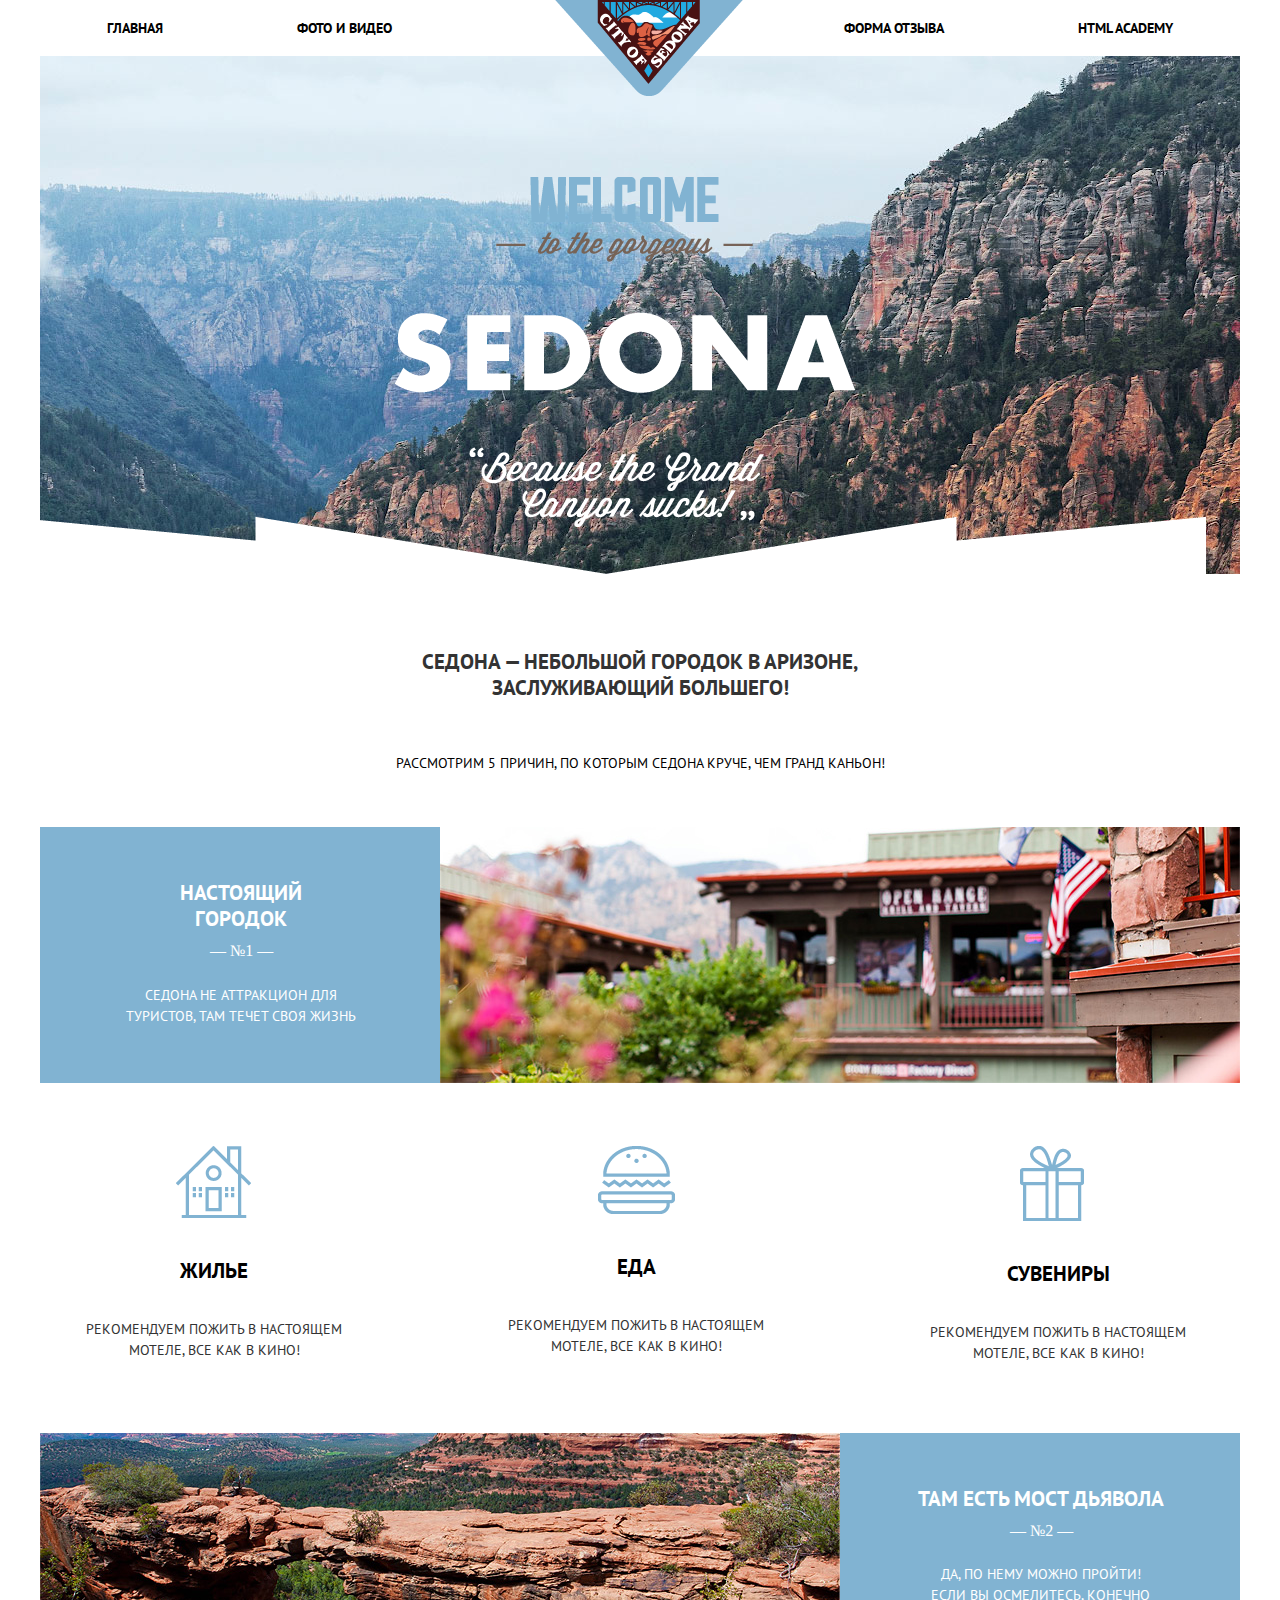
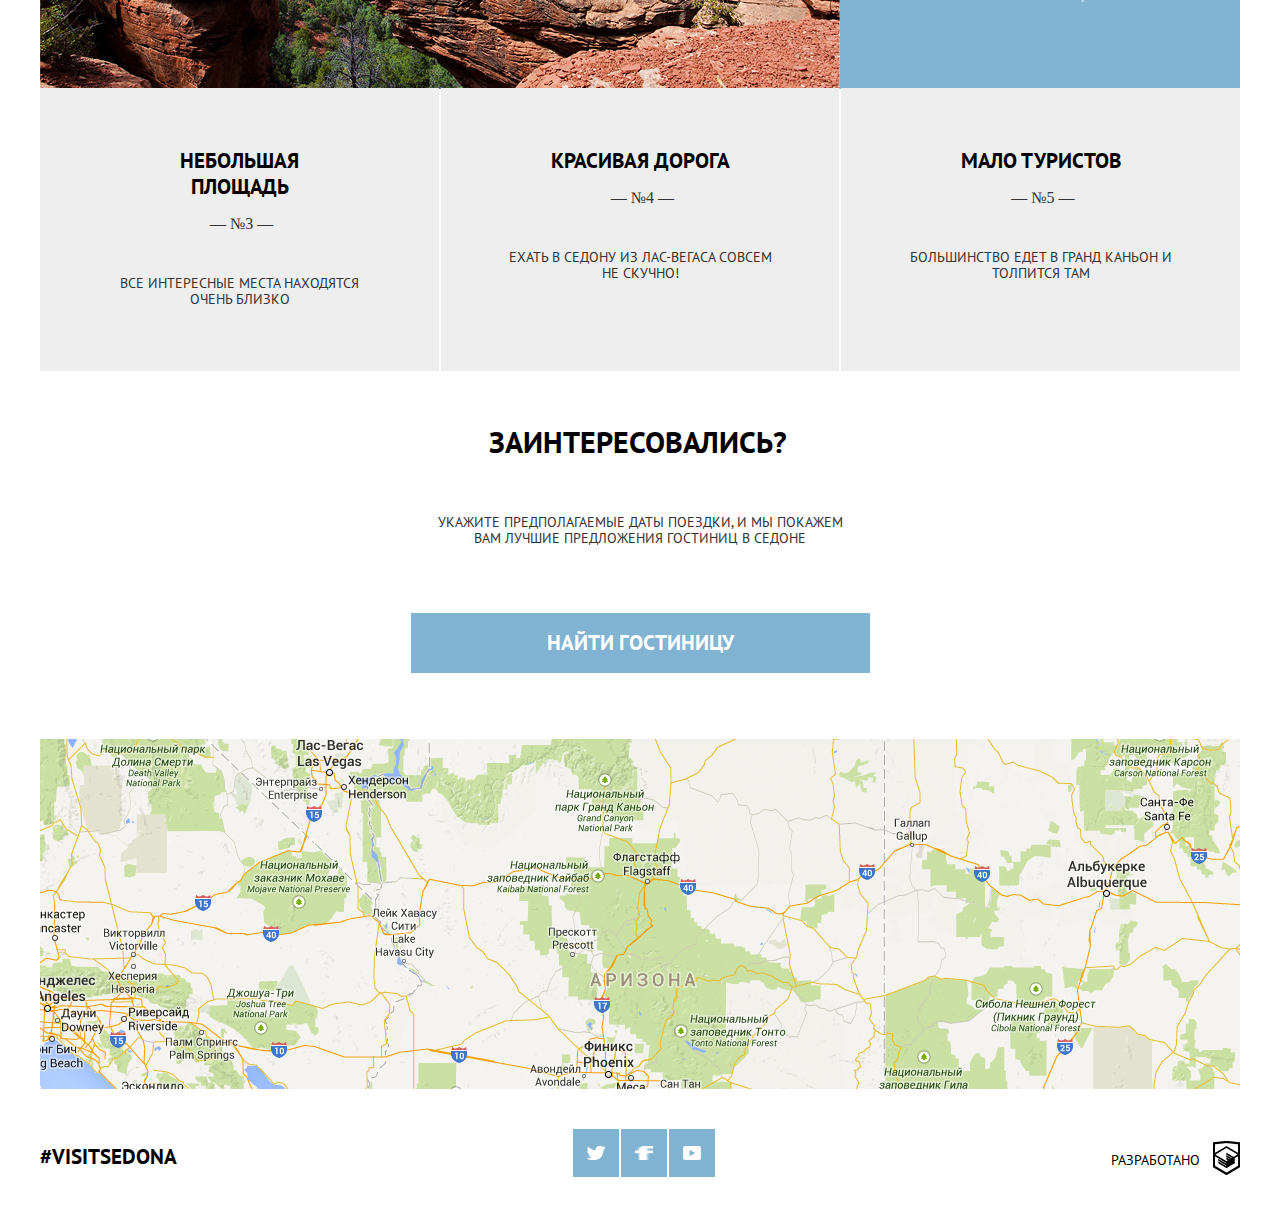
==== index.html @ 4b9d80f0 "Add files via upload" ====
<!DOCTYPE html>
<html lang="en">
<head>
  <meta charset="UTF-8">
  <meta name="viewport" content="width=device-width, initial-scale=1.0">
  <meta http-equiv="X-UA-Compatible" content="ie=edge">
  <link href="https://fonts.googleapis.com/css?family=PT+Sans:400,700&display=swap&subset=cyrillic" rel="stylesheet">
  <link rel="stylesheet" href="css/normalize.css">
  <link rel="stylesheet" href="css/style.css">
  
  
  <title>Document</title>
</head>
<body>
 <header>
   <div class="container">
    <div class="header__content">
        <div class="header-section">
            <div class="header-item"><a href="index.html">ГЛАВНАЯ</a></div>
            <div class="header-item"><a href="photo.html">ФОТО И ВИДЕО</a></div>
            <a href="index.html"> <img class="logo" src="/img/logo.png" alt="logo"></a>
              
          </div>
          <!-- header-section -->
          <div class="header-section">
             <div class="header-item"><a href="form.html">ФОРМА ОТЗЫВА</a></div>
             <div class="header-item"><a href="#">HTML ACADEMY</a></div>
          </div>
          <!-- header-section -->
    </div>
    <!-- header -->
  </div>
    
      <div class="header-content">
          <div class="container">
                <div class="text__img">   
                    <img src="/img/text-index.svg.png" alt="">
        </div>
        <!-- text__img -->
        <div class="intro">
          <img src="/img/intro-triangle.svg.png" alt="">
        </div>
        <!-- intro -->
            
         
</div>
<!-- container -->
      </div> 
      <!-- header-content --> 
 </header>
 <div class="aboud">
   <div class="container">
     <div class="aboud__title  ">
       <h3>СЕДОНА — НЕБОЛЬШОЙ ГОРОДОК В АРИЗОНЕ, ЗАСЛУЖИВАЮЩИЙ БОЛЬШЕГО!</h3>
       <span>Рассмотрим 5 причин, по которым Седона круче, чем гранд каньон!</span>
     </div>
     <!-- title -->
   </div>
   <!-- container -->

 </div>
 <!-- aboud -->
 <div class="info-content">
   <div class="container">
     <div class="info-left">
       <div class="info-left__text">
          <h5>НАСТОЯЩИЙ<br>
            ГОРОДОК
            </h5>
            <span>— №1 —</span>
            <p>СЕДОНА НЕ АТтРАКЦИОН ДЛЯ ТУРИСТОВ, 
                ТАМ ТЕЧЕТ СВОЯ ЖИЗНЬ</p>
       </div>
              <div class="info-left__img">
                  <img src="/img/photo-city1.png" alt="">
                </div>
     </div>
   </div>
   <!-- container -->
 </div>
 <!-- info-content -->
 <section>
   <div class="benefits">
     <div class="container">
       <div class="benefits__contents">
          <div class="benefits__content">
              <img src="/img/icon-house.svg.png" alt="">
              <h5>Жилье</h5>
              <p>Рекомендуем пожить в настоящем мотеле, все как в кино!</p>
            </div>
       
            <div class="benefits__content">
               <img src="/img/icon-burger.svg.png" alt="">
               <h5>ЕДА</h5>
               <p>Рекомендуем пожить в настоящем мотеле, все как в кино!</p>
             </div>
       
             <div class="benefits__content">
                 <img src="/img/icon-gift.svg.png" alt="">
                 <h5>СУВЕНИРЫ</h5>
                 <p>Рекомендуем пожить в настоящем мотеле, все как в кино!</p>
               </div>
  

       </div>
       <!-- benefit-contens -->

       
     </div>
     <!-- container -->
    
   </div>
   <!-- benefit -->
 </section>
 <div class="info-content">
   <div class="container">
      <div class="info-left">
          <div class="info-left__img">
              <img src="/img/photo-bridge@1x.png" alt="">
            </div>
          <div class="info-left__text">
             <h5>ТАМ ЕСТЬ 
                Мост дьявола
               </h5>
               <span>— №2 —</span>
               <p>Да, по нему можно пройти!<br> 
                  Если вы осмелитесь, конечно</p>
          </div>
                <!-- text -->
        </div>
        <!-- info -->
   </div>
   <!-- container -->
 </div>
 <!-- info-content -->
 <div class="features">
   <div class="container">
     <div class="features-items">
        <div class="features-item">
            <h5>НЕБОЛЬШАЯ
               ПЛОЩАДЬ
               </h5>
            <span>
               — №3 —
            </span>
            <p>ВСЕ интересные места находятся очень близко</p>
          </div>
          <!-- item -->
     
          <div class="features-item">
             <h5>КРАСИВАЯ
                ДОРОГА
                </h5>
             <span>
                — №4 —
             </span>
             <p>ЕХАТЬ В СЕДОНУ ИЗ ЛАС-ВЕГАСА совсем 
                НЕ СКУЧНО!</p>
           </div>
           <!-- item -->
     
           <div class="features-item">
               <h5>МАЛО
                  ТУРИСТОВ
                  </h5>
               <span>
                  — №5 —
               </span>
               <p>Большинство едет в гранд каньон и толпится там</p>
             </div>
             <!-- item -->

     </div>
     <!-- items -->
   </div>
 </div>
 <!-- features -->
 <div class="botton">
   <div class="container">
     <div class="button-title">
       <h2>ЗАИНТЕРЕСОВАЛИСЬ?</h2>
       <p>Укажите предполагаемые даты поездки, 
          и мы покажем вам лучшие предложения гостиниц в седоне</p>
     </div>
     <div class="btn">
       <a href="#">НАЙТИ гостиницу</a>
     </div>
   </div>
 </div>
 <div class="map">
   <div class="container">
     <div class="map-img">
        <img src="/img/map-desktop.jpg.png" alt="">

     </div>
     <!-- map-img -->
   </div>
   <!-- container -->
 </div>
 <!-- map -->
 <footer>
   <div class="container">
      <div class="footer-content">
          <div class="footer-title">
              #visitSEDONA
           </div>
           <!-- /.footer-title -->
           <div class="footer-social">
             <div class="footer-icon">
                <img src="/img/icon-twitter.svg.png" alt="">
             </div>
             <!-- /.footer-icon -->
             <div class="footer-icon">
                <img class="fb" src="/img/icon-facebook.svg.png" alt="">

             </div>
              <div class="footer-icon">
                  <img src="/img/icon-youtube.svg.png" alt="">

              </div>
            
           </div>
           <!-- /.footer-social -->
           <div class="footer-logo">
             <p>Разработано</p>
             <img src="/img/htmlacademy.svg.png" alt="">
        
           </div>
           <!-- /.footer-logo -->
    
       </div>

   </div>
   <!-- /.container -->
   
   
 </footer>
 
  
</body>
</html>
---- css/style.css ----
.body{
  padding: 0;
  margin: 0;
  background-color: #f2f2f2;
  font-family: 'PT Sans', sans-serif;
}
.container{
  width: 1200px;
  margin: auto;
}
/* Header */
.header__content{
  display: flex;
  justify-content: space-between;
}
.header-section{
  display: flex;
  height: 56px; 
}
.header-item{
  line-height: 56px;
}
.header-item a{
  color: #000000;
  text-decoration: none;
  font-family: "PT Sans";
  font-size: 14px;
  font-weight: 700;
  line-height: 26px;
  text-transform: uppercase;
  padding-left: 67px;
  padding-right: 67px;
  padding-top: 20px;
  padding-bottom: 20px;
}
.logo{
  position: absolute;
  left: 555px;
}
.header-content{
  display: flex;
  background: url(../img/back-desktop.jpg.png) no-repeat center;
  height: 518px;
}
.text__img{
  padding-top: 78px;
  margin-left: auto;
  margin-right: auto;
  width: 490px;
}
.intro img{
  position: absolute;
  top: 517px;
  right: 74px;
}
/* aboud */
.aboud{
  padding-top: 54px;
}
.aboud__title{
  text-align: center; 
}
.aboud__title h3{
  width: 490px;
  color: #333333;
  font-family: "PT Sans";
  font-size: 21px;
  font-weight: 700;
  line-height: 26px;
  text-transform: uppercase;
  padding-bottom: 32px;
  margin-left: auto;
  margin-right: auto;
  width: 444px;
}
.aboud__title span{
  white-space: nowrap;
  font-family: "PT Sans";
  font-size: 14px;
  font-weight: 400;
  text-transform: uppercase;
}
/* intro */
.info-left__text{
  width: 400px;
  height: 256px;
  background-color: #81b3d2;
}
.info-content{
  padding-top: 55px;
  display: flex;
}
.info-left{
  display: flex;
  height: 255px;
}
.info-left h5{
  color: #ffffff;
  margin: 0;
  font-family: "PT Sans";
  font-size: 21px;
  font-weight: 700;
  line-height: 26px;
  text-transform: uppercase;
  text-align: center;
  padding-top: 53px;
  padding-left: 68px;
  padding-right: 67px;
  padding-bottom: 10px;
}
.info-left span{
  color: #ffffff;
  padding-left: 170px;
}
.info-left p{
  color: #ffffff;
  font-family: "PT Sans";
  font-size: 14px;
  font-weight: 400;
  line-height: 21px;
  text-transform: uppercase;
  text-align: center;
  padding-top: 10px;
  padding-left: 68px;
  padding-right: 67px;
  padding-bottom: 63px;

}
.info-left__img img{
  text-align: right;
}
/*  */
.benefits__contents{
  display: flex;
}
.benefits__content{
  width: 288px;
  padding-top: 64px;
  padding-left: 134px;
}
.benefits__content:first-child{
  padding-left: 30px;
}
.benefits__content img{
  padding-left: 106px;
  padding-right: 106px;
}
.benefits__content h5{
  text-align: center;
  color: #000000;
  font-family: "PT Sans";
  font-size: 21px;
  font-weight: 700;
  line-height: 26px;
  text-transform: uppercase;
}
.benefits__content p{
  font-family: "PT Sans";
  font-weight: 400;
  line-height: 21px;
  color: #333333;
  text-transform: uppercase;
  text-align: center;
  font-size: 14px;
}
.features-items{
  display: flex;
}
.features-item{
  width: 400px;
  /* height: 256px; */
  background-color: #eeeeee;
  padding-top: 60px;
  padding-bottom: 50px; 
  /* margin: 1px; */
}
.features-item:nth-child(2){
  margin-left: 2px;
}
.features-item:nth-child(3){
  margin-left: 2px;
}
.features-item h5{
  width: 221px;
  text-align: center;
  padding-left: 89px;
  margin: 0;
  color: #000000;
  font-family: "PT Sans";
  font-size: 21px;
  font-weight: 700;
  line-height: 26px;
  padding-bottom: 15px;
}
.features-item span{
  padding-left: 170px;
  color: #333333;
}
.features-item p{
  width: 283px;
  padding-left: 58px;
  text-align: center;
  color: #333333;
  font-family: "PT Sans";
  font-size: 14px;
  font-weight: 400;
  text-transform: uppercase;
  padding-top: 28px;
}
.button-title{
  margin-top: 58px;
}
.button-title h2{
  color: #000000;
  font-family: "PT Sans";
  font-size: 30px;
  font-weight: 700;
  line-height: 26px;
  margin-left: auto;
  margin-right: auto;
  width: 303px;
  padding-bottom: 34px;
}
.button-title p{
  color: #333333;
  font-family: "PT Sans";
  font-size: 14px;
  font-weight: 400;
  text-transform: uppercase;
  width: 434px;
  text-align: center;
  margin-left: auto;
  margin-right: auto;
}
.btn{
  display: inline-block;
  background-color: #81b3d2;
  padding-left: 136px;
  padding-right: 136px;
  padding-top: 17px;
  padding-bottom: 17px;
  margin-left: 371px;
  margin-top: 52px;
}
.btn a{
  text-transform: uppercase;
  color: #ffffff;
  font-family: "PT Sans";
  font-size: 21px;
  font-weight: 700;
  line-height: 26px;
  text-decoration: none; 
}
.map img{
  margin-top: 66px;
}

/* footer */
footer{
  height: 120px;
}
.footer-content{
  display: flex;
  justify-content: space-between;
}
.footer-title{
  width: 136px;
  height: 16px;
  padding-top: 51px;
  color: #000000;
  font-family: "PT Sans";
  font-size: 21px;
  font-weight: 700;
  line-height: 26px;
  text-transform: uppercase;

}
.footer-social{
  display: flex;
}
.footer-icon{
  margin-top: 36px;
  width: 46px;
  height: 48px;
  background-color: #81b3d2;
  margin-right: 1px;
  margin-left: 1px;
}
.footer-icon img{
  width: 18px;
  height: 14px;
  padding-top: 17px;
  padding-left: 14px;
}
.fb{
  width: 9px;
  height: 18px;
}
.footer-logo{
  display: flex;
  
}
.footer-logo p{
  width: 91px;
  height: 11px;
  margin: 0;
  padding-top: 54px;
  color: #000000;
  font-family: "PT Sans";
  font-size: 14px;
  font-weight: 400;
  line-height: 26px;
  text-transform: uppercase;
}
.footer-logo img{
  padding-top: 48px;
  padding-left: 11px;
  width: 27px;
  height: 34px;
}
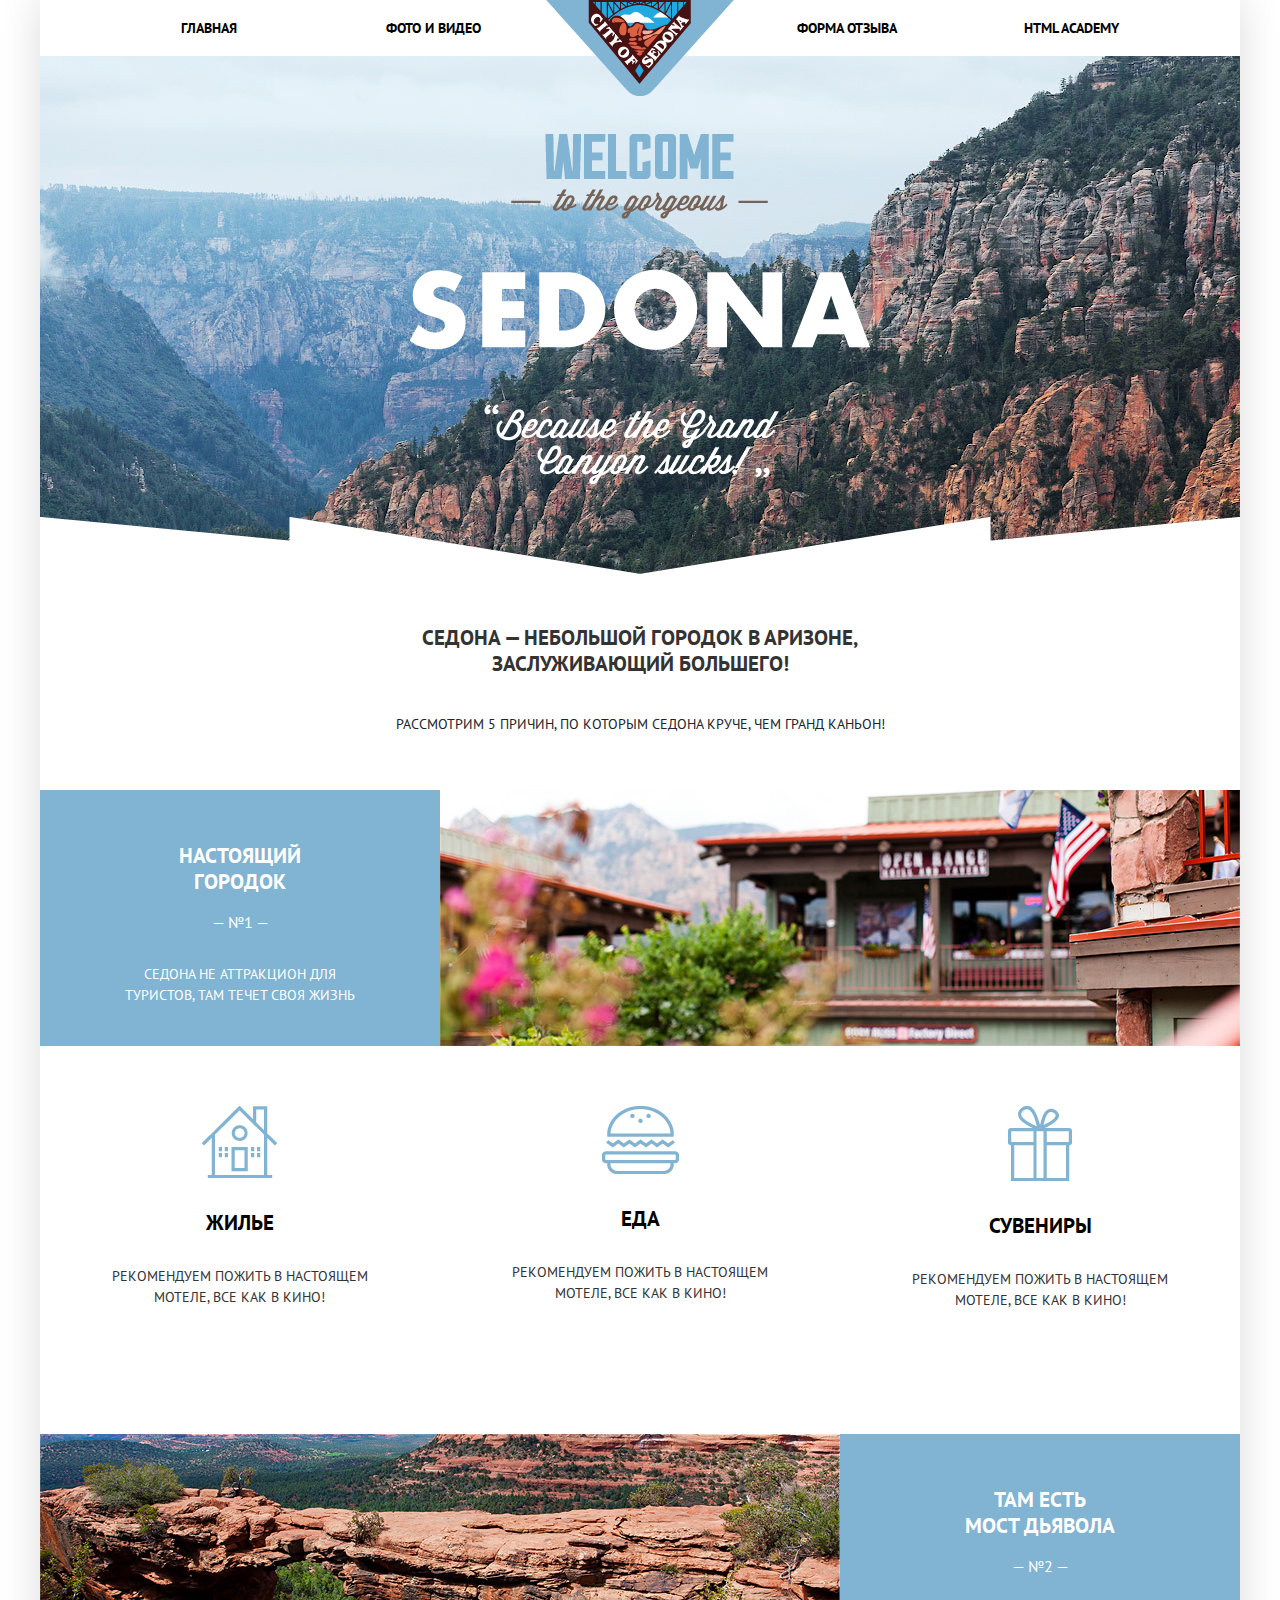
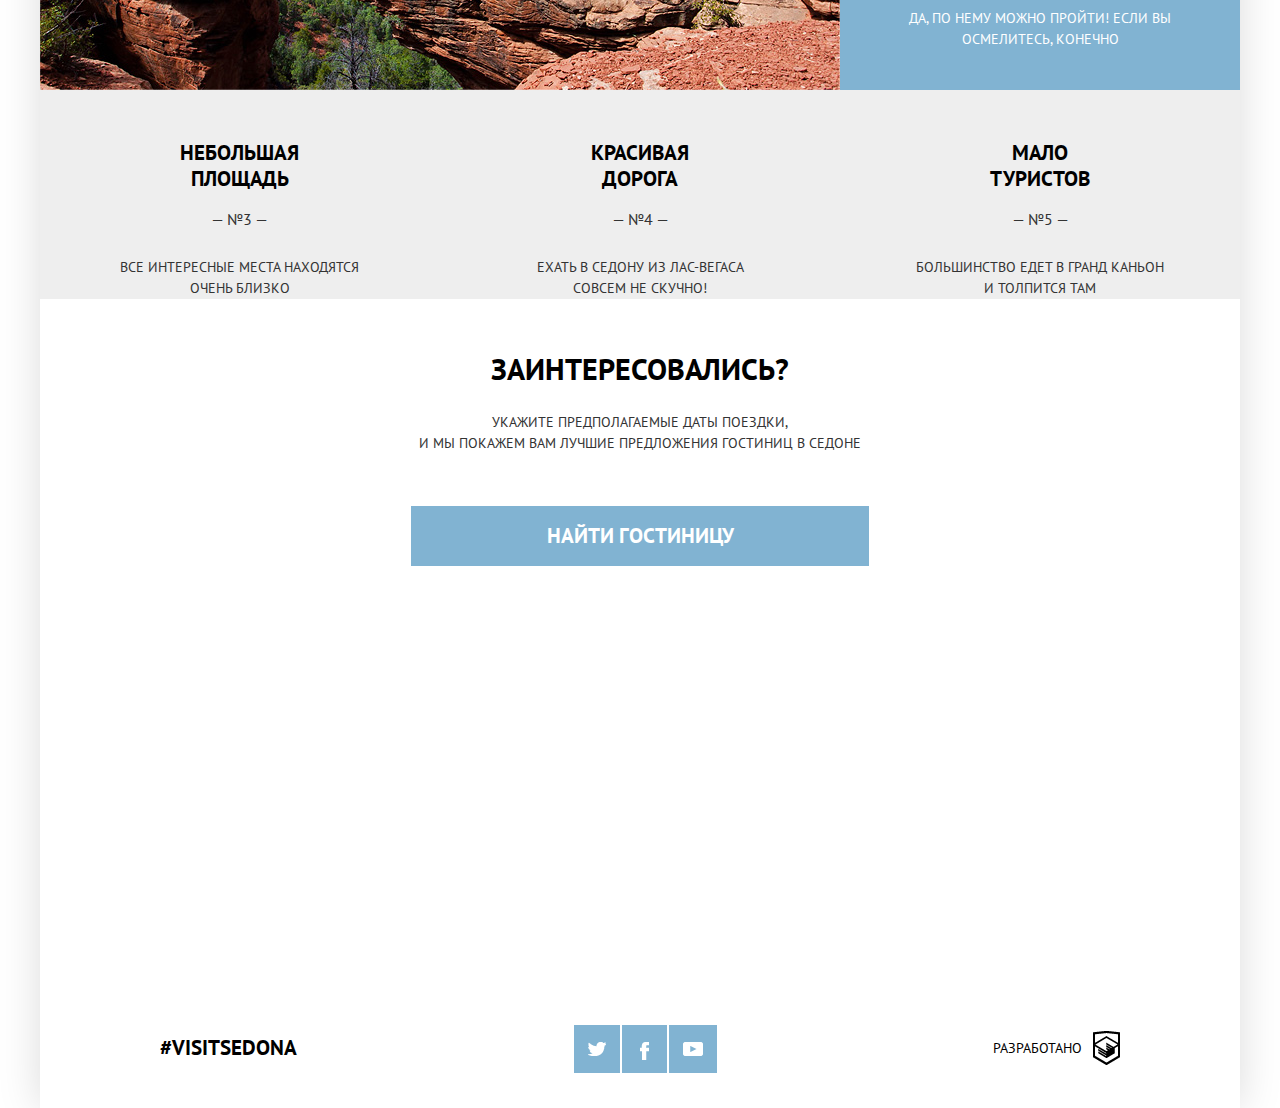
==== commit 721cb828: "Add files via upload" ====
--- a/index.html
+++ b/index.html
@@ -1,241 +1,290 @@
 <!DOCTYPE html>
-<html lang="en">
+<html lang="ru">
 <head>
   <meta charset="UTF-8">
   <meta name="viewport" content="width=device-width, initial-scale=1.0">
   <meta http-equiv="X-UA-Compatible" content="ie=edge">
   <link href="https://fonts.googleapis.com/css?family=PT+Sans:400,700&display=swap&subset=cyrillic" rel="stylesheet">
-  <link rel="stylesheet" href="css/normalize.css">
-  <link rel="stylesheet" href="css/style.css">
+  <!-- <link rel="stylesheet" href="css/normalize.css"> -->
+  <link rel="stylesheet" href="css/bootstrap.min.css">
+  <link rel="stylesheet" href="css/main.css">
   
-  
-  <title>Document</title>
+  <title>Senoda</title>
 </head>
 <body>
- <header>
-   <div class="container">
-    <div class="header__content">
-        <div class="header-section">
-            <div class="header-item"><a href="index.html">ГЛАВНАЯ</a></div>
-            <div class="header-item"><a href="photo.html">ФОТО И ВИДЕО</a></div>
-            <a href="index.html"> <img class="logo" src="/img/logo.png" alt="logo"></a>
-              
-          </div>
-          <!-- header-section -->
-          <div class="header-section">
-             <div class="header-item"><a href="form.html">ФОРМА ОТЗЫВА</a></div>
-             <div class="header-item"><a href="#">HTML ACADEMY</a></div>
-          </div>
-          <!-- header-section -->
-    </div>
-    <!-- header -->
+  <div class="wraper">
+    <div class="page-header">
+      <div class="main-nav">
+        <ul class="main-nav__items">
+          <li class="main-nav__item">
+            <a class="main-nav__link" href="#">Главная</a>
+          </li>
+          <li class="main-nav__item">
+              <a class="main-nav__link" href="#">ФОТО И ВИДЕО</a>
+          </li>
+          <li class="main-nav__item o">
+              <a class="main-nav__link" href="#">Форма отзыва</a>
+          </li>
+          <li class="main-nav__item o">
+              <a class="main-nav__link" href="#">HTML Academy</a>
+          </li>
+          <li class="main-nav__item main-nav__item--logo">
+            <a class="main-nav__logo" href="#">
+              <img src="/img/logo.png" alt="">
+            </a>
+          </li>
+           </ul>
+      </div>
+      <!-- /.main-nav -->
+      
+    </div>
+    <!-- /.page-header -->
+    <div class="header">
+      <div class="header-img">
+        <img src="/img/text-index.svg.png" alt="">
+      </div>
+      <!-- /.header-img -->
+    </div>
+    <!-- /.header -->
+    <div class="intro">
+      <div class="intro-title">
+          СЕДОНА — небольшой городок в АРИЗОНЕ, 
+          зАСЛУЖИвающий большего!
+      </div>
+      <!-- /.intro-title -->
+      <div class="intro-subtitle">
+          Рассмотрим 5 причин, по которым Седона круче, чем гранд каньон!
+      </div>
+      <!-- /.intro-subtitle -->
+    </div>
+    <!-- /.intro -->
+
+    <div class="features">
+      <div class="features__inner">
+        <div class="features__title">
+            НАСТОЯЩИЙ<br>
+            ГОРОДОК
+        </div>
+        <!-- /.features__title -->
+        <div class="features__number">
+            — №1 —
+        </div>
+        <!-- /.features__number -->
+        <div class="features__subtitle">
+            СЕДОНА НЕ АТТРАКЦИОН ДЛЯ ТУРИСТОВ, 
+                ТАМ ТЕЧЕТ СВОЯ ЖИЗНЬ
+        </div>
+        <!-- /.features__subtitle -->
+      </div>
+      <!-- /.features__inner -->
+      <div class="features__img">
+
+          <picture>
+            <source media="(min-width: 768px) and (max-width: 1200px)"
+            srcset="/img/photo-city@1x768.png">
+            <img src="/img/photo-city@1x.png"
+          </picture>
+        </div>
+        <!-- /.features__img -->
+    </div>
+    <!-- /.features -->
+
+    <div class="features__wrap">
+    <div class="features__block">
+        <img 
+        src="/img/icon-house.svg.png"
+         alt="">
+        <div class="features__block-title">
+            Жилье
+        </div>
+        <!-- /.features__block-title -->
+        <div class="features__block-subtitle">
+            Рекомендуем пожить в настоящем<br>
+             мотеле, все как в кино!
+        </div>
+        <!-- /.features__block-subtitle -->
+      </div>
+      <!-- /.features__block -->
+      <div class="features__block">
+          <img 
+          src="/img/icon-burger.svg.png"
+           alt="">
+          <div class="features__block-title">
+              ЕДА
+          </div>
+          <!-- /.features__block-title -->
+          <div class="features__block-subtitle">
+              Рекомендуем пожить в настоящем<br>
+               мотеле, все как в кино!
+          </div>
+          <!-- /.features__block-subtitle -->
+        </div>
+        <!-- /.features__block -->
+        <div class="features__block">
+            <img 
+            src="/img/icon-gift.svg.png"
+             alt="">
+            <div class="features__block-title">
+                СУВЕНИРЫ
+            </div>
+            <!-- /.features__block-title -->
+            <div class="features__block-subtitle">
+                Рекомендуем пожить в настоящем<br>
+                 мотеле, все как в кино!
+            </div>
+            <!-- /.features__block-subtitle -->
+          </div>
+          <!-- /.features__block -->
+    </div>
+     <!-- /.features__wrap -->
+
+     <div class="features">
+        <div class="features__img">
+            <img src="/img/photo-bridge@1x.png" alt="">
+          </div>
+        <div class="features__inner">
+            
+              <!-- /.features__img -->
+          <div class="features__title">
+              ТАМ ЕСТЬ<br> 
+            Мост дьявола
+          </div>
+          <!-- /.features__title -->
+          <div class="features__number">
+              — №2 —
+          </div>
+          <!-- /.features__number -->
+          <div class="features__subtitle">
+              Да, по нему можно пройти! 
+              Если вы осмелитесь, конечно
+          </div>
+          <!-- /.features__subtitle -->
+        </div>
+        <!-- /.features__inner -->
+      </div>
+      <!-- /.features -->
+     
+        <div class="features__blocks">
+          <div class="features__wrapper">
+
+              <div class="block__title">
+                  НЕБОЛЬШАЯ<br>
+                  ПЛОЩАДЬ
+              </div>
+              <!-- /.block__title -->
+              <div class="block__number">
+                  — №3 —
+      
+              </div>
+              <!-- /.block__number -->
+              <div class="block__subtitle">
+                  ВСЕ интересные места находятся очень близко
+              </div>
+              <!-- /.block__subtitle -->
+            </div>
+            <!-- /.features__block -->
+            <div class="features__wrapper">
+
+                <div class="block__title">
+                    КРАСИВАЯ<br>
+                    ДОРОГА
+                </div>
+                <!-- /.block__title -->
+                <div class="block__number">
+                    — №4 —
+                </div>
+                <!-- /.block__number -->
+                <div class="block__subtitle">
+                    ЕХАТЬ В СЕДОНУ ИЗ ЛАС-ВЕГАСА совсем 
+                      НЕ СКУЧНО!
+                </div>
+                <!-- /.block__subtitle -->
+              </div>
+              <!-- /.features__block -->
+              <div class="features__wrapper">
+                  <div class="block__title">
+                      МАЛО<br>
+                      ТУРИСТОВ
+                  </div>
+                  <!-- /.block__title -->
+                  <div class="block__number">
+                      — №5 —
+                  </div>
+                  <!-- /.block__number -->
+                  <div class="block__subtitle">
+                      Большинство едет в гранд каньон и толпится там
+                  </div>
+                  <!-- /.block__subtitle -->
+                </div>
+                <!-- /.features__block -->
+          </div>
+          <!-- /.features__wrap -->
+          <div class="search">
+            <div class="search__title">
+                ЗАИНТЕРЕСОВАЛИСЬ?
+
+            </div>
+            <!-- /.search__title -->
+            <div class="search__subtitle">
+                Укажите предполагаемые даты поездки,<br> 
+                и мы покажем вам лучшие предложения гостиниц в седоне
+
+            </div>
+            <!-- /.search__subtitle -->
+            <div class="search__btn">
+              <a href="#">НАЙТИ гостиницу</a>
+
+            </div>
+            <!-- /.search__btn -->
+          </div>
+          <!-- /.search -->
+
+          <div class="map">
+              <iframe src="https://www.google.com/maps/embed?pb=!1m18!1m12!1m3!1d463901.4485378964!2d-76.82745947837904!3d38.85880020429956!2m3!1f0!2f0!3f0!3m2!1i1024!2i768!4f13.1!3m3!1m2!1s0x89b7b7becde3601d%3A0x33ac50735dcaec3a!2sSenoda%20Inc!5e0!3m2!1suk!2sua!4v1572986205597!5m2!1suk!2sua" width="100%" height="350" frameborder="0" style="border:0;" allowfullscreen=""></iframe>
+          </div>
+          <!-- /.map -->
+
+          <div class="footer">
+            <div class="footer__title">
+                #visitSEDONA
+            </div>
+            <!-- /.footer__title -->
+            <div class="footer__social">
+              <div class="social__block">
+                <a href="#">
+                    <img src="/img/icon-twitter.svg.png" alt="">
+                </a>
+              </div>
+              <!-- /.social__block -->
+
+              <div class="social__block">
+                  <a class="fb" href="#">
+                      <img  src="/img/icon-facebook.svg.png" alt="">
+                  </a>
+                </div>
+                <!-- /.social__block -->
+
+                <div class="social__block">
+                    <a href="#">
+                        <img src="/img/icon-youtube.svg.png" alt="">
+                    </a>
+                  </div>
+                  <!-- /.social__block -->
+
+            </div>
+            <!-- /.footer__social -->
+            <div class="footer__info">
+              <p>Разработано</p>
+              <img src="/img/htmlacademy.svg.png" alt="">
+            </div>
+            <!-- /.footer__info -->
+            
+          </div>
+          <!-- /.footer -->
+            
   </div>
-    
-      <div class="header-content">
-          <div class="container">
-                <div class="text__img">   
-                    <img src="/img/text-index.svg.png" alt="">
-        </div>
-        <!-- text__img -->
-        <div class="intro">
-          <img src="/img/intro-triangle.svg.png" alt="">
-        </div>
-        <!-- intro -->
-            
-         
-</div>
-<!-- container -->
-      </div> 
-      <!-- header-content --> 
- </header>
- <div class="aboud">
-   <div class="container">
-     <div class="aboud__title  ">
-       <h3>СЕДОНА — НЕБОЛЬШОЙ ГОРОДОК В АРИЗОНЕ, ЗАСЛУЖИВАЮЩИЙ БОЛЬШЕГО!</h3>
-       <span>Рассмотрим 5 причин, по которым Седона круче, чем гранд каньон!</span>
-     </div>
-     <!-- title -->
-   </div>
-   <!-- container -->
-
- </div>
- <!-- aboud -->
- <div class="info-content">
-   <div class="container">
-     <div class="info-left">
-       <div class="info-left__text">
-          <h5>НАСТОЯЩИЙ<br>
-            ГОРОДОК
-            </h5>
-            <span>— №1 —</span>
-            <p>СЕДОНА НЕ АТтРАКЦИОН ДЛЯ ТУРИСТОВ, 
-                ТАМ ТЕЧЕТ СВОЯ ЖИЗНЬ</p>
-       </div>
-              <div class="info-left__img">
-                  <img src="/img/photo-city1.png" alt="">
-                </div>
-     </div>
-   </div>
-   <!-- container -->
- </div>
- <!-- info-content -->
- <section>
-   <div class="benefits">
-     <div class="container">
-       <div class="benefits__contents">
-          <div class="benefits__content">
-              <img src="/img/icon-house.svg.png" alt="">
-              <h5>Жилье</h5>
-              <p>Рекомендуем пожить в настоящем мотеле, все как в кино!</p>
-            </div>
-       
-            <div class="benefits__content">
-               <img src="/img/icon-burger.svg.png" alt="">
-               <h5>ЕДА</h5>
-               <p>Рекомендуем пожить в настоящем мотеле, все как в кино!</p>
-             </div>
-       
-             <div class="benefits__content">
-                 <img src="/img/icon-gift.svg.png" alt="">
-                 <h5>СУВЕНИРЫ</h5>
-                 <p>Рекомендуем пожить в настоящем мотеле, все как в кино!</p>
-               </div>
-  
-
-       </div>
-       <!-- benefit-contens -->
-
-       
-     </div>
-     <!-- container -->
-    
-   </div>
-   <!-- benefit -->
- </section>
- <div class="info-content">
-   <div class="container">
-      <div class="info-left">
-          <div class="info-left__img">
-              <img src="/img/photo-bridge@1x.png" alt="">
-            </div>
-          <div class="info-left__text">
-             <h5>ТАМ ЕСТЬ 
-                Мост дьявола
-               </h5>
-               <span>— №2 —</span>
-               <p>Да, по нему можно пройти!<br> 
-                  Если вы осмелитесь, конечно</p>
-          </div>
-                <!-- text -->
-        </div>
-        <!-- info -->
-   </div>
-   <!-- container -->
- </div>
- <!-- info-content -->
- <div class="features">
-   <div class="container">
-     <div class="features-items">
-        <div class="features-item">
-            <h5>НЕБОЛЬШАЯ
-               ПЛОЩАДЬ
-               </h5>
-            <span>
-               — №3 —
-            </span>
-            <p>ВСЕ интересные места находятся очень близко</p>
-          </div>
-          <!-- item -->
-     
-          <div class="features-item">
-             <h5>КРАСИВАЯ
-                ДОРОГА
-                </h5>
-             <span>
-                — №4 —
-             </span>
-             <p>ЕХАТЬ В СЕДОНУ ИЗ ЛАС-ВЕГАСА совсем 
-                НЕ СКУЧНО!</p>
-           </div>
-           <!-- item -->
-     
-           <div class="features-item">
-               <h5>МАЛО
-                  ТУРИСТОВ
-                  </h5>
-               <span>
-                  — №5 —
-               </span>
-               <p>Большинство едет в гранд каньон и толпится там</p>
-             </div>
-             <!-- item -->
-
-     </div>
-     <!-- items -->
-   </div>
- </div>
- <!-- features -->
- <div class="botton">
-   <div class="container">
-     <div class="button-title">
-       <h2>ЗАИНТЕРЕСОВАЛИСЬ?</h2>
-       <p>Укажите предполагаемые даты поездки, 
-          и мы покажем вам лучшие предложения гостиниц в седоне</p>
-     </div>
-     <div class="btn">
-       <a href="#">НАЙТИ гостиницу</a>
-     </div>
-   </div>
- </div>
- <div class="map">
-   <div class="container">
-     <div class="map-img">
-        <img src="/img/map-desktop.jpg.png" alt="">
-
-     </div>
-     <!-- map-img -->
-   </div>
-   <!-- container -->
- </div>
- <!-- map -->
- <footer>
-   <div class="container">
-      <div class="footer-content">
-          <div class="footer-title">
-              #visitSEDONA
-           </div>
-           <!-- /.footer-title -->
-           <div class="footer-social">
-             <div class="footer-icon">
-                <img src="/img/icon-twitter.svg.png" alt="">
-             </div>
-             <!-- /.footer-icon -->
-             <div class="footer-icon">
-                <img class="fb" src="/img/icon-facebook.svg.png" alt="">
-
-             </div>
-              <div class="footer-icon">
-                  <img src="/img/icon-youtube.svg.png" alt="">
-
-              </div>
-            
-           </div>
-           <!-- /.footer-social -->
-           <div class="footer-logo">
-             <p>Разработано</p>
-             <img src="/img/htmlacademy.svg.png" alt="">
-        
-           </div>
-           <!-- /.footer-logo -->
-    
-       </div>
-
-   </div>
-   <!-- /.container -->
-   
-   
- </footer>
- 
+  <!-- /.wraper -->
+
   
 </body>
 </html>--- a/css/main.css
+++ b/css/main.css
@@ -0,0 +1,338 @@
+body {
+  margin: 0;
+  padding: 0;
+  font-family: 'PT Sans', sans-serif;
+}
+.wraper {
+  width: auto;
+  margin: 0 auto;
+  text-align: center;
+}
+.main-nav {
+  display: -webkit-box;
+  display: -ms-flexbox;
+  display: flex;
+  width: 100%;
+  height: 56px;
+}
+.main-nav ul li a {
+  text-decoration: none;
+}
+.page-header {
+  display: -webkit-box;
+  display: -ms-flexbox;
+  display: flex;
+  -webkit-box-pack: center;
+      -ms-flex-pack: center;
+          justify-content: center;
+}
+.main-nav__items {
+  display: -webkit-box;
+  display: -ms-flexbox;
+  display: flex;
+  -webkit-box-pack: center;
+      -ms-flex-pack: center;
+          justify-content: center;
+  width: 100%;
+  padding: 0;
+  margin: 0;
+  -ms-flex-wrap: wrap;
+      flex-wrap: wrap;
+  list-style: none;
+}
+.main-nav__item {
+  width: 18.7%;
+  height: 56px;
+  list-style: none;
+  padding-top: 15px;
+  text-align: center;
+}
+.o {
+  -webkit-box-ordinal-group: 2;
+      -ms-flex-order: 1 ;
+          order: 1 ;
+}
+.main-nav__link {
+  text-decoration: none;
+  text-transform: uppercase;
+  color: #000000;
+  font-family: "PT Sans";
+  font-size: 14px;
+  font-weight: 700;
+  line-height: 26px;
+}
+.main-nav__link a {
+  text-decoration: none;
+}
+.main-nav__logo {
+  width: 188px;
+  height: 96px;
+}
+.main-nav__item--logo {
+  padding: 0;
+  width: 189px;
+}
+.header {
+  background: url(../img/2-layers.png) no-repeat center;
+  height: 518px;
+}
+.header-img {
+  text-align: center;
+  padding-top: 78px;
+}
+.intro {
+  margin-top: 51px;
+  text-align: center;
+  width: 490px;
+  margin-left: auto;
+  margin-right: auto;
+}
+.intro-title {
+  color: #333333;
+  font-family: "PT Sans";
+  font-size: 21px;
+  font-weight: 700;
+  line-height: 26px;
+  text-transform: uppercase;
+}
+.intro-subtitle {
+  font-family: "PT Sans";
+  font-size: 14px;
+  font-weight: 400;
+  text-transform: uppercase;
+  padding-top: 37px;
+}
+.features {
+  padding-top: 55px;
+  width: 100%;
+  display: -webkit-box;
+  display: -ms-flexbox;
+  display: flex;
+  -webkit-box-pack: center;
+      -ms-flex-pack: center;
+          justify-content: center;
+}
+.features__inner {
+  position: relative;
+  background-color: #81b3d2;
+  width: 400px;
+  height: 256px;
+}
+.features__title {
+  padding-top: 53px;
+  padding-bottom: 15px;
+  color: #ffffff;
+  font-family: "PT Sans";
+  font-size: 21px;
+  font-weight: 700;
+  line-height: 26px;
+  text-transform: uppercase;
+}
+.features__number {
+  padding-bottom: 30px;
+  color: #ffffff;
+}
+.features__subtitle {
+  width: 265px;
+  margin-left: auto;
+  margin-right: auto;
+  color: #ffffff;
+  font-family: "PT Sans";
+  font-size: 14px;
+  font-weight: 400;
+  text-transform: uppercase;
+}
+.features__block {
+  width: 33.3%;
+  height: 333px;
+}
+.features__block img {
+  padding-top: 60px;
+}
+.features__block-title {
+  padding-top: 32px;
+  color: #000000;
+  font-family: "PT Sans";
+  font-size: 21px;
+  font-weight: 700;
+  line-height: 26px;
+  text-transform: uppercase;
+}
+.features__block-subtitle {
+  padding-top: 30px;
+  color: #333333;
+  font-family: "PT Sans";
+  font-size: 14px;
+  font-weight: 400;
+  text-transform: uppercase;
+}
+.features__wrap {
+  display: -webkit-box;
+  display: -ms-flexbox;
+  display: flex;
+  -webkit-box-pack: justify;
+      -ms-flex-pack: justify;
+          justify-content: space-between;
+}
+.features__blocks {
+  display: -webkit-box;
+  display: -ms-flexbox;
+  display: flex;
+  -webkit-box-pack: justify;
+      -ms-flex-pack: justify;
+          justify-content: space-between;
+}
+.features__wrapper {
+  width: 33.3%;
+  background-color: #eeeeee;
+}
+.block__title {
+  color: #000000;
+  font-family: "PT Sans";
+  font-size: 21px;
+  font-weight: 700;
+  line-height: 26px;
+  padding-top: 50px;
+  padding-bottom: 15px;
+}
+.block__number {
+  color: #333333;
+  padding-bottom: 26px;
+}
+.block__subtitle {
+  width: 260px;
+  color: #333333;
+  font-family: "PT Sans";
+  font-size: 14px;
+  font-weight: 400;
+  text-transform: uppercase;
+  margin-left: auto;
+  margin-right: auto;
+}
+.search {
+  margin-top: 57px;
+}
+.search__title {
+  color: #000000;
+  font-family: "PT Sans";
+  font-size: 30px;
+  font-weight: 700;
+  line-height: 26px;
+}
+.search__subtitle {
+  color: #333333;
+  font-family: "PT Sans";
+  font-size: 14px;
+  font-weight: 400;
+  text-transform: uppercase;
+  padding-top: 30px;
+}
+.search__btn {
+  width: 458px;
+  padding-top: 17px;
+  padding-bottom: 17px;
+  margin-top: 52px;
+  background-color: #81b3d2;
+  margin-left: auto;
+  margin-right: auto;
+}
+.search__btn a {
+  color: #ffffff;
+  font-family: "PT Sans";
+  font-size: 21px;
+  font-weight: 700;
+  line-height: 26px;
+  text-transform: uppercase;
+  text-decoration: none;
+}
+.map {
+  margin-top: 66px;
+}
+.footer {
+  width: 80%;
+  height: 120px;
+  margin-left: auto;
+  margin-right: auto;
+  display: -webkit-box;
+  display: -ms-flexbox;
+  display: flex;
+  -webkit-box-pack: justify;
+      -ms-flex-pack: justify;
+          justify-content: space-between;
+}
+.footer__title {
+  color: #000000;
+  font-family: "PT Sans";
+  font-size: 21px;
+  font-weight: 700;
+  line-height: 26px;
+  text-transform: uppercase;
+  line-height: 120px;
+}
+.footer__social {
+  display: -webkit-box;
+  display: -ms-flexbox;
+  display: flex;
+  padding-top: 36px;
+  
+}
+.fb{
+  padding-right: 4px;
+  padding-left: 4px;
+}
+
+.social__block {
+  height: 48px;
+  margin: 1px;
+  background-color: #81b3d2;
+  
+}
+.social__block img {
+  padding-top: 17px;
+  padding-bottom: 17px;
+  padding-right: 14px;
+  padding-left: 14px;
+}
+.footer__info {
+  display: -webkit-box;
+  display: -ms-flexbox;
+  display: flex;
+  line-height: 120px;
+}
+.footer__info p {
+  color: #000000;
+  font-family: "PT Sans";
+  font-size: 14px;
+  font-weight: 400;
+  line-height: 26px;
+  text-transform: uppercase;
+  line-height: 120px;
+}
+.footer__info img {
+  margin-left: 11px;
+  width: 27px;
+  height: 34px;
+  margin-top: 43px;
+  
+}
+
+@media (min-width: 1280px){
+.wraper {
+    box-shadow: 0 0 40px 0 #dbdbdb;
+}
+
+@media (min-width: 768px){
+.wraper {
+    max-width: 1200px;
+    margin: 0 auto;
+}
+@media (max-width: 768px){
+  .features__inner{
+    position: relative;
+    background-color: #81b3d2;
+    width: 256px;
+    height: 256px;
+
+  }
+  
+}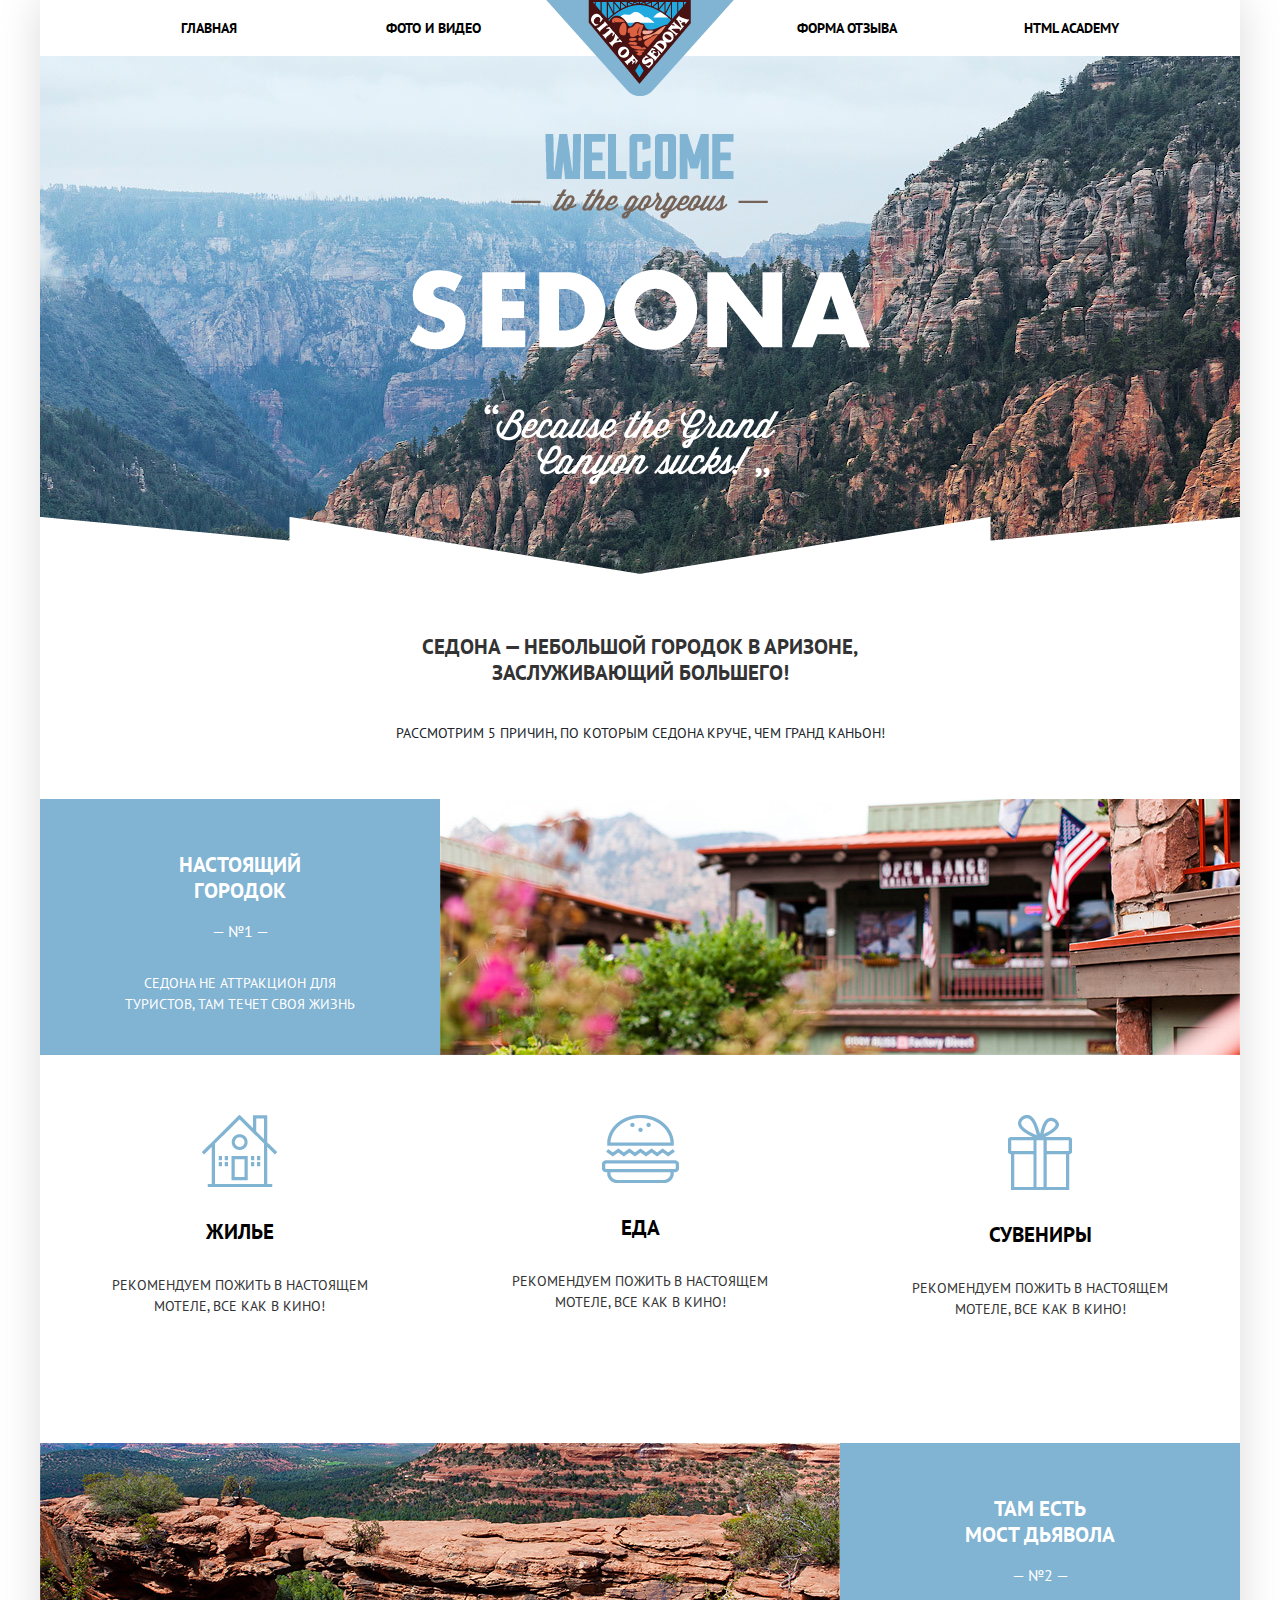
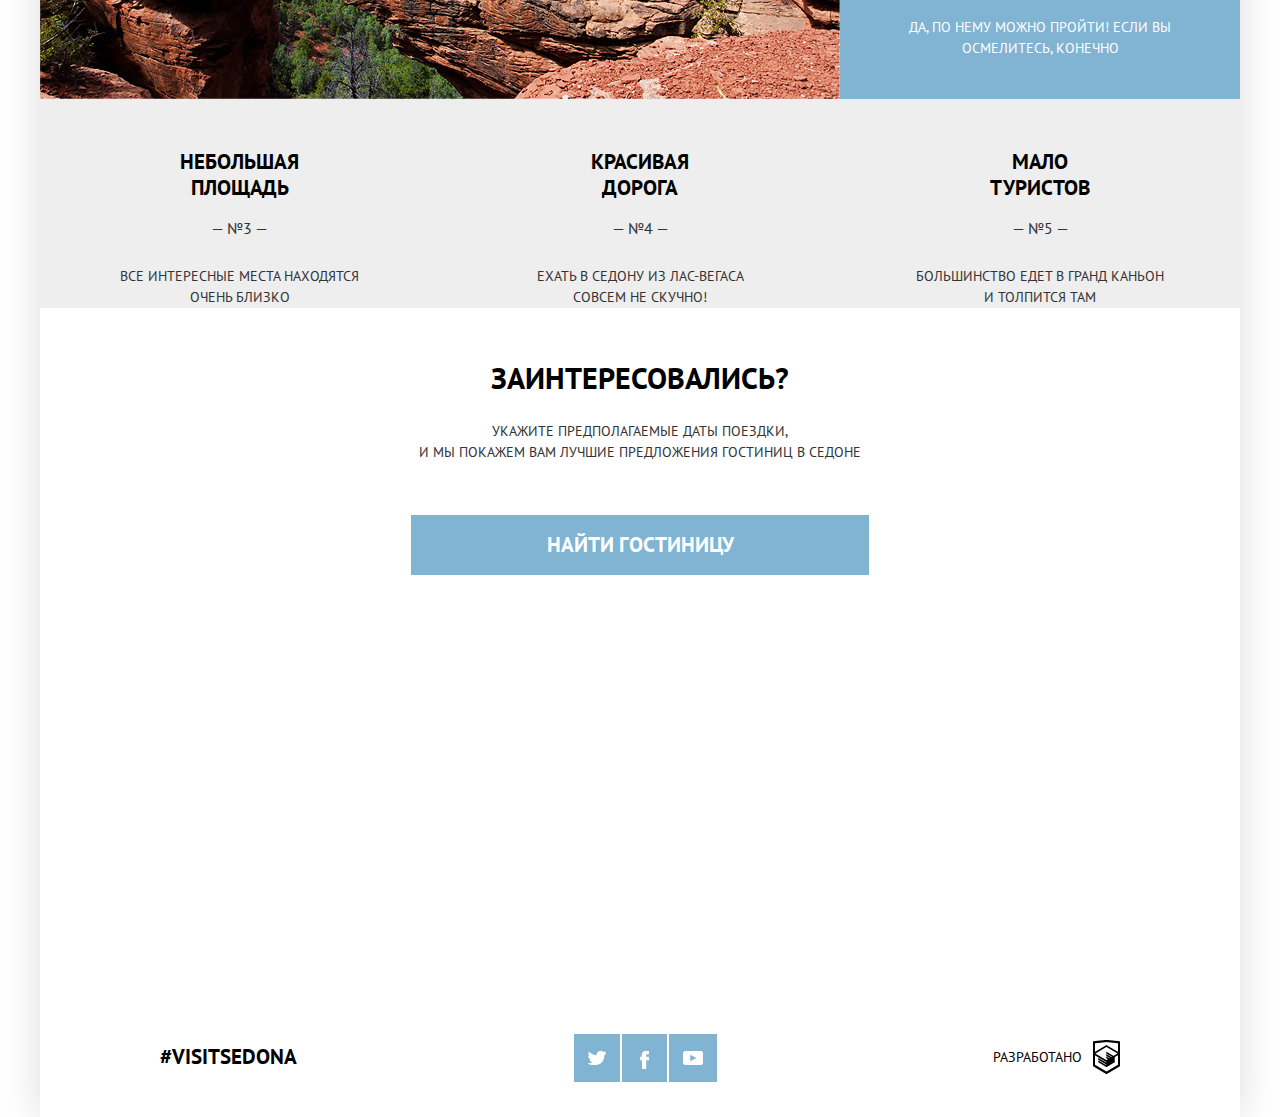
==== commit d41a26a2: "Add files via upload" ====
--- a/index.html
+++ b/index.html
@@ -4,11 +4,11 @@
   <meta charset="UTF-8">
   <meta name="viewport" content="width=device-width, initial-scale=1.0">
   <meta http-equiv="X-UA-Compatible" content="ie=edge">
+  <!-- <meta name=”viewport” content=”width=device-width, initial-scale=1"> -->
   <link href="https://fonts.googleapis.com/css?family=PT+Sans:400,700&display=swap&subset=cyrillic" rel="stylesheet">
   <!-- <link rel="stylesheet" href="css/normalize.css"> -->
   <link rel="stylesheet" href="css/bootstrap.min.css">
   <link rel="stylesheet" href="css/main.css">
-  
   <title>Senoda</title>
 </head>
 <body>
@@ -17,10 +17,10 @@
       <div class="main-nav">
         <ul class="main-nav__items">
           <li class="main-nav__item">
-            <a class="main-nav__link" href="#">Главная</a>
+            <a class="main-nav__link" href="index.html">Главная</a>
           </li>
           <li class="main-nav__item">
-              <a class="main-nav__link" href="#">ФОТО И ВИДЕО</a>
+              <a class="main-nav__link" href="photo.html">ФОТО И ВИДЕО</a>
           </li>
           <li class="main-nav__item o">
               <a class="main-nav__link" href="#">Форма отзыва</a>
@@ -28,8 +28,8 @@
           <li class="main-nav__item o">
               <a class="main-nav__link" href="#">HTML Academy</a>
           </li>
-          <li class="main-nav__item main-nav__item--logo">
-            <a class="main-nav__logo" href="#">
+          <li class=" main-nav__item--logo">
+            <a class="main-nav__logo" href="index.html">
               <img src="/img/logo.png" alt="">
             </a>
           </li>
@@ -80,9 +80,10 @@
       <div class="features__img">
 
           <picture>
-            <source media="(min-width: 768px) and (max-width: 1200px)"
+            <source media="(max-width: 1279px)"
             srcset="/img/photo-city@1x768.png">
-            <img src="/img/photo-city@1x.png"
+            <img src="/img/photo-city@1x.png" alt="">
+            
           </picture>
         </div>
         <!-- /.features__img -->
@@ -140,7 +141,13 @@
 
      <div class="features">
         <div class="features__img">
-            <img src="/img/photo-bridge@1x.png" alt="">
+          <picture>
+            <source media="(max-width: 1279px)"
+            srcset="/img/photo-bridge@2.png">
+              <img src="/img/photo-bridge@1x.png" alt="">
+
+          </picture>
+            
           </div>
         <div class="features__inner">
             
@@ -259,7 +266,7 @@
 
               <div class="social__block">
                   <a class="fb" href="#">
-                      <img  src="/img/icon-facebook.svg.png" alt="">
+                      <img class="fd"  src="/img/icon-facebook.svg.png" alt="">
                   </a>
                 </div>
                 <!-- /.social__block -->
--- a/css/main.css
+++ b/css/main.css
@@ -76,12 +76,19 @@
   background: url(../img/2-layers.png) no-repeat center;
   height: 518px;
 }
+.p {
+  background-position: 0 -170px;
+  height: 370px;
+}
 .header-img {
   text-align: center;
   padding-top: 78px;
 }
+.photo {
+  padding-top: 101px;
+}
 .intro {
-  margin-top: 51px;
+  margin-top: 5%;
   text-align: center;
   width: 490px;
   margin-left: auto;
@@ -94,6 +101,9 @@
   font-weight: 700;
   line-height: 26px;
   text-transform: uppercase;
+}
+.ph {
+  font-size: 30px;
 }
 .intro-subtitle {
   font-family: "PT Sans";
@@ -265,27 +275,23 @@
   font-family: "PT Sans";
   font-size: 21px;
   font-weight: 700;
-  line-height: 26px;
-  text-transform: uppercase;
   line-height: 120px;
+  text-transform: uppercase;
 }
 .footer__social {
   display: -webkit-box;
   display: -ms-flexbox;
-  display: flex;
   padding-top: 36px;
-  
+  display: flex;
+}
+.social__block {
+  margin: 1px;
+  background-color: #81b3d2;
+  height: 48px;
 }
 .fb{
   padding-right: 4px;
   padding-left: 4px;
-}
-
-.social__block {
-  height: 48px;
-  margin: 1px;
-  background-color: #81b3d2;
-  
 }
 .social__block img {
   padding-top: 17px;
@@ -297,42 +303,89 @@
   display: -webkit-box;
   display: -ms-flexbox;
   display: flex;
+  
+}
+.footer__info p {
+  color: #000000;
+  font-family: "PT Sans";
+  font-size: 14px;
+  font-weight: 400;
   line-height: 120px;
-}
-.footer__info p {
-  color: #000000;
-  font-family: "PT Sans";
-  font-size: 14px;
-  font-weight: 400;
-  line-height: 26px;
-  text-transform: uppercase;
-  line-height: 120px;
+  text-transform: uppercase;
 }
 .footer__info img {
   margin-left: 11px;
   width: 27px;
   height: 34px;
   margin-top: 43px;
-  
-}
-
+}
 @media (min-width: 1280px){
 .wraper {
     box-shadow: 0 0 40px 0 #dbdbdb;
 }
-
+}
 @media (min-width: 768px){
 .wraper {
     max-width: 1200px;
     margin: 0 auto;
 }
-@media (max-width: 768px){
+}
+
+@media (max-width: 576px){
+  .header-img img{
+    width: 282px;
+    padding-top: 60px;
+  }
+  .main-nav__item{
+    display: none;
+  }
+  .intro{
+    width: 255px;
+  }
+  .features{
+    flex-direction: column;
+  }
+  .features__img img{
+    width: 100%;
+    height: 250px;
+  }
   .features__inner{
-    position: relative;
-    background-color: #81b3d2;
-    width: 256px;
-    height: 256px;
-
-  }
-  
+    width: 100%;
+    margin-left: auto;
+    margin-right: auto;
+  }
+  .features__wrap{
+    flex-direction: column;
+  }
+  .features__block{
+    width: 100%;
+  }
+  .features__blocks{
+    flex-direction: column;
+  }
+  .features__wrapper{
+    width: 100%;
+    margin-bottom: 1px;
+  }
+  .footer{
+    flex-direction: column;
+    height: 276px;
+  }
+  .footer__social{
+    margin-right: auto;
+    margin-left: auto;
+    padding: 0;
+  }
+  .footer__info{
+    margin-left: auto;
+    margin-right: auto;
+  }
+  .search{
+    width: 260px;
+    margin-right: auto;
+    margin-left: auto;
+  }
+  .search__btn{
+    width: 250px;
+  }
 }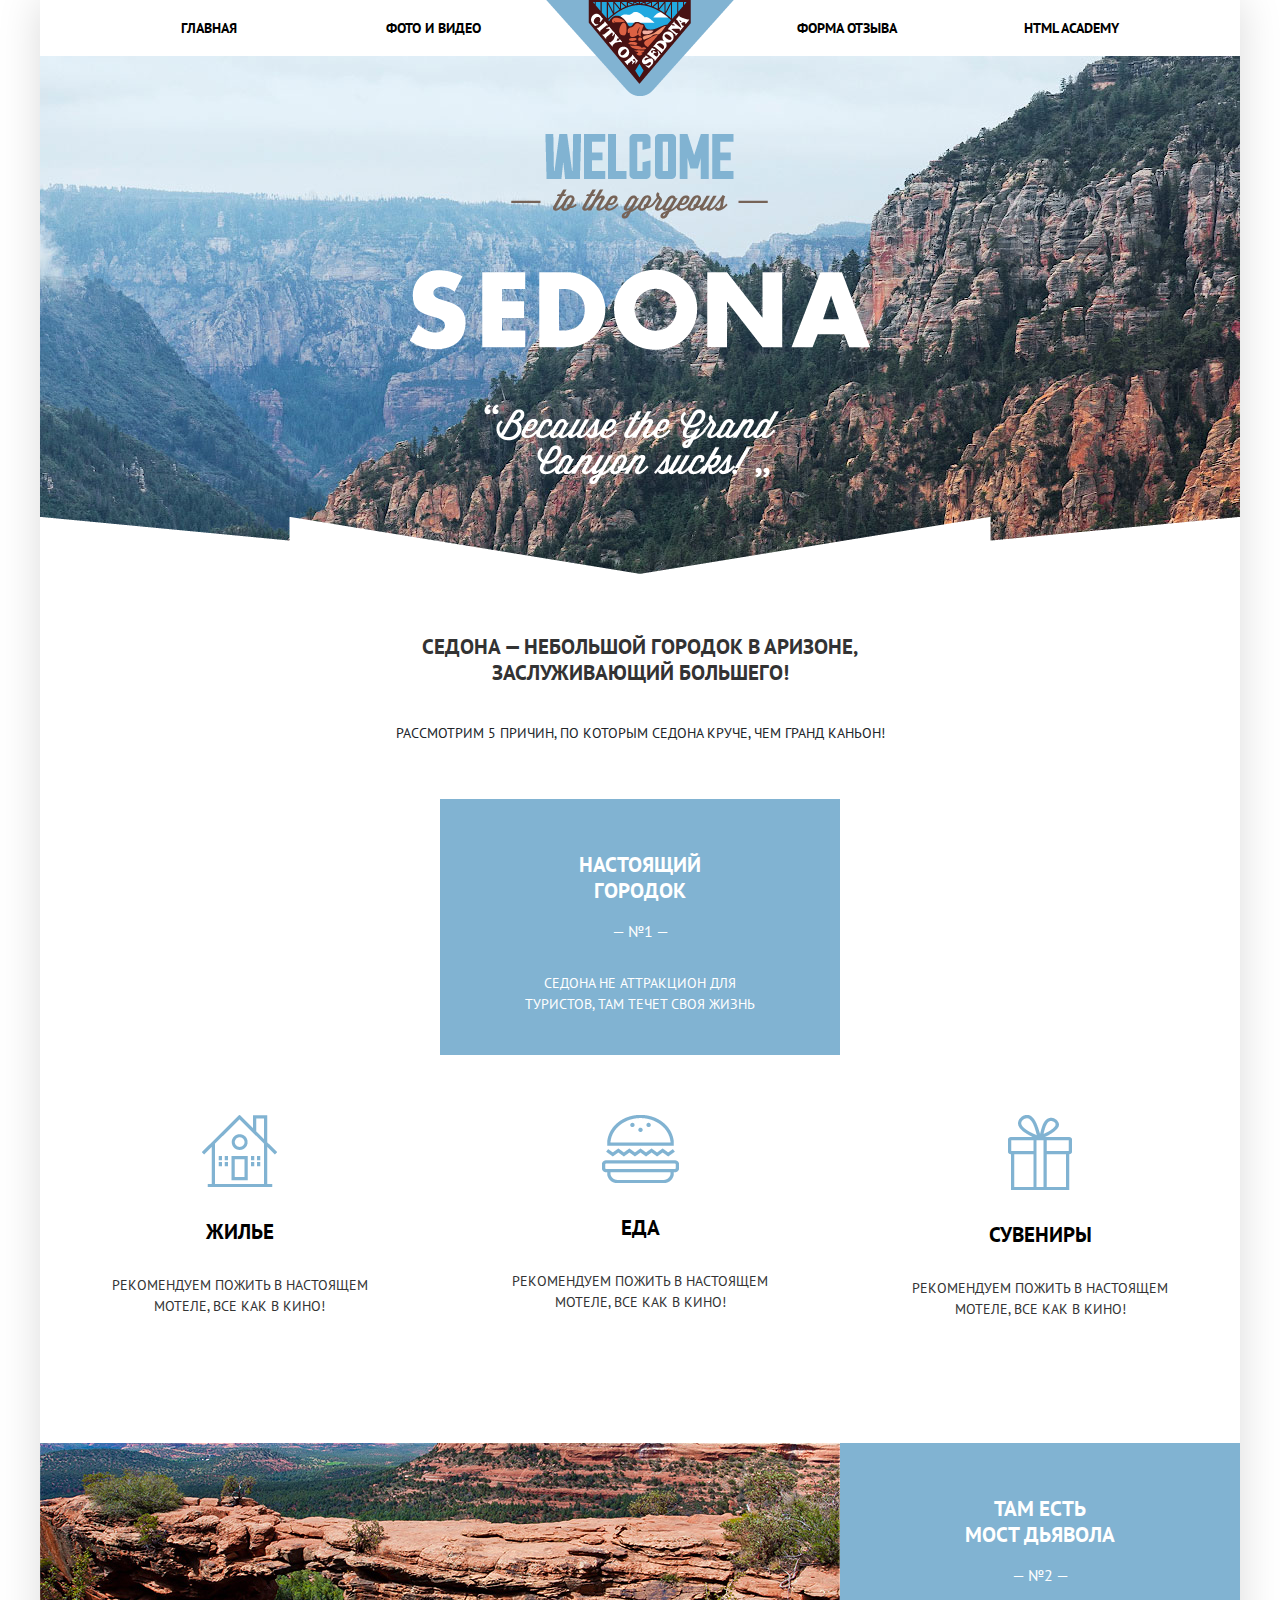
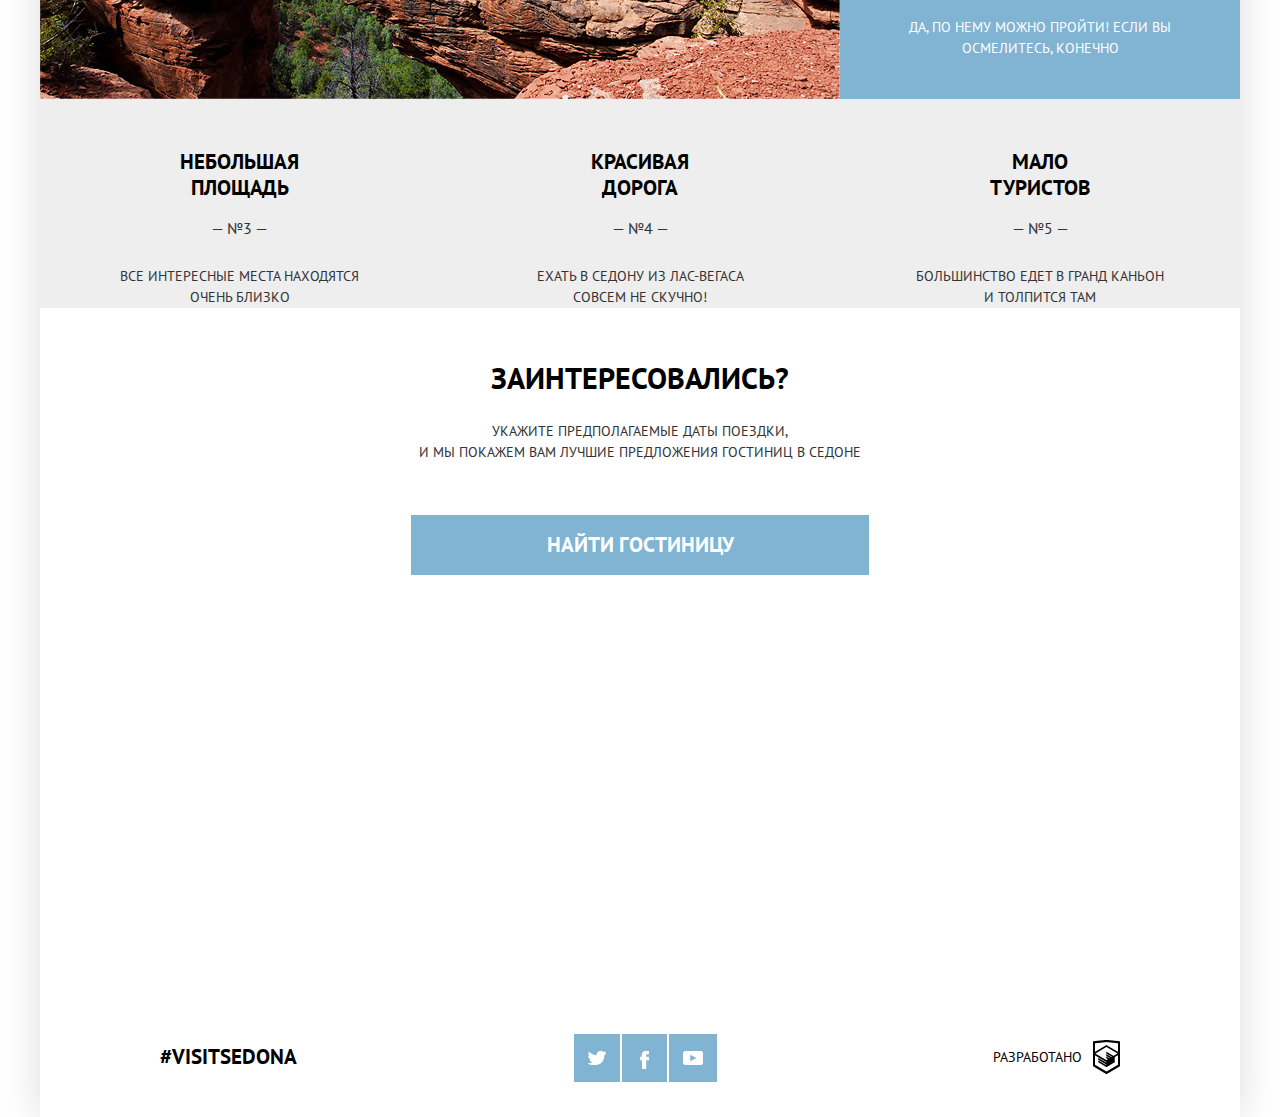
==== commit f60d0a62: "Add files via upload" ====
--- a/index.html
+++ b/index.html
@@ -41,6 +41,7 @@
     <!-- /.page-header -->
     <div class="header">
       <div class="header-img">
+        
         <img src="/img/text-index.svg.png" alt="">
       </div>
       <!-- /.header-img -->
@@ -82,6 +83,8 @@
           <picture>
             <source media="(max-width: 1279px)"
             srcset="/img/photo-city@1x768.png">
+            <source media="(max-width: 576px)"
+            srcset=""
             <img src="/img/photo-city@1x.png" alt="">
             
           </picture>
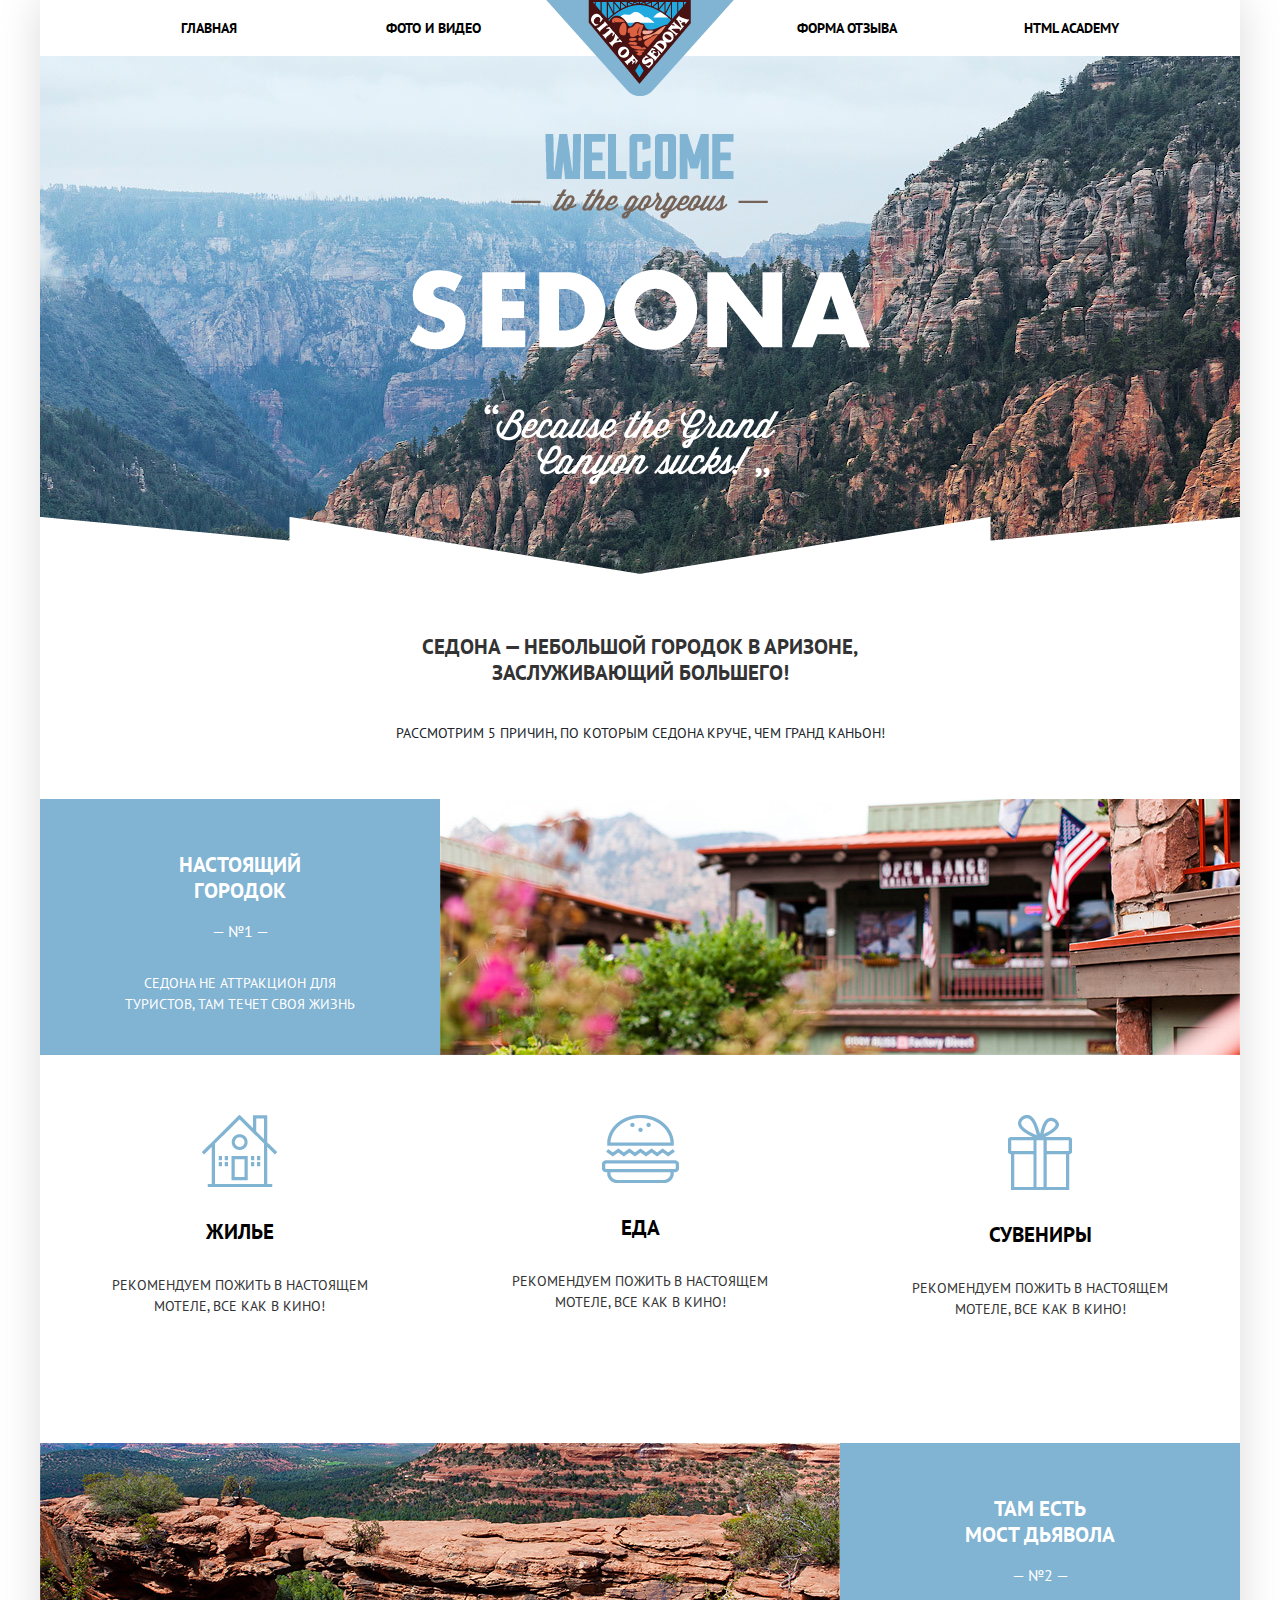
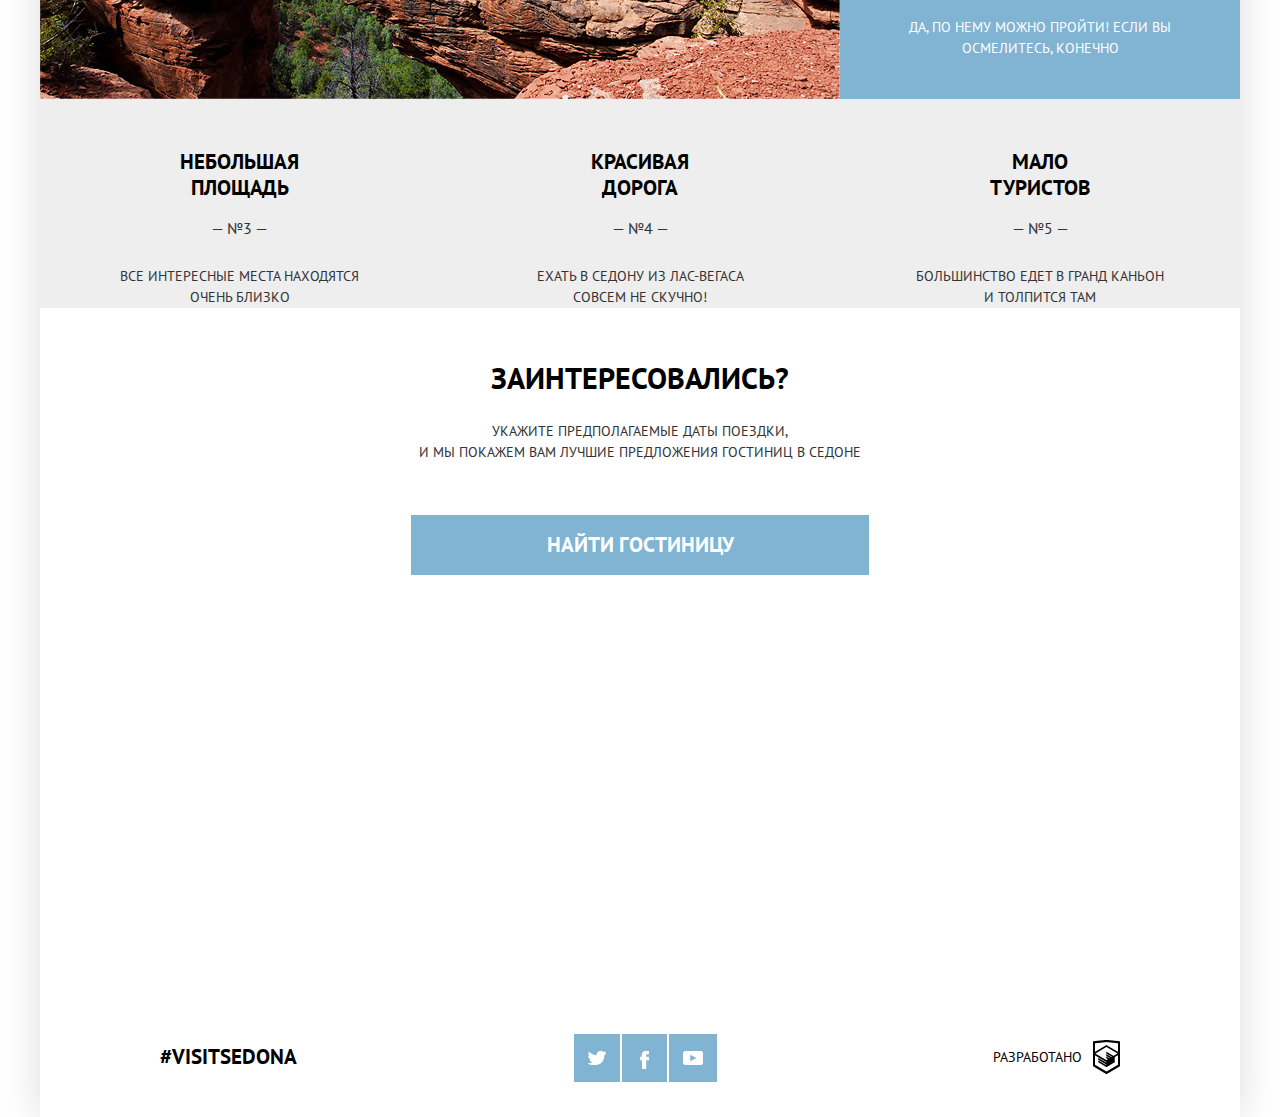
==== commit dc8acb86: "Add files via upload" ====
--- a/index.html
+++ b/index.html
@@ -83,8 +83,7 @@
           <picture>
             <source media="(max-width: 1279px)"
             srcset="/img/photo-city@1x768.png">
-            <source media="(max-width: 576px)"
-            srcset=""
+            
             <img src="/img/photo-city@1x.png" alt="">
             
           </picture>
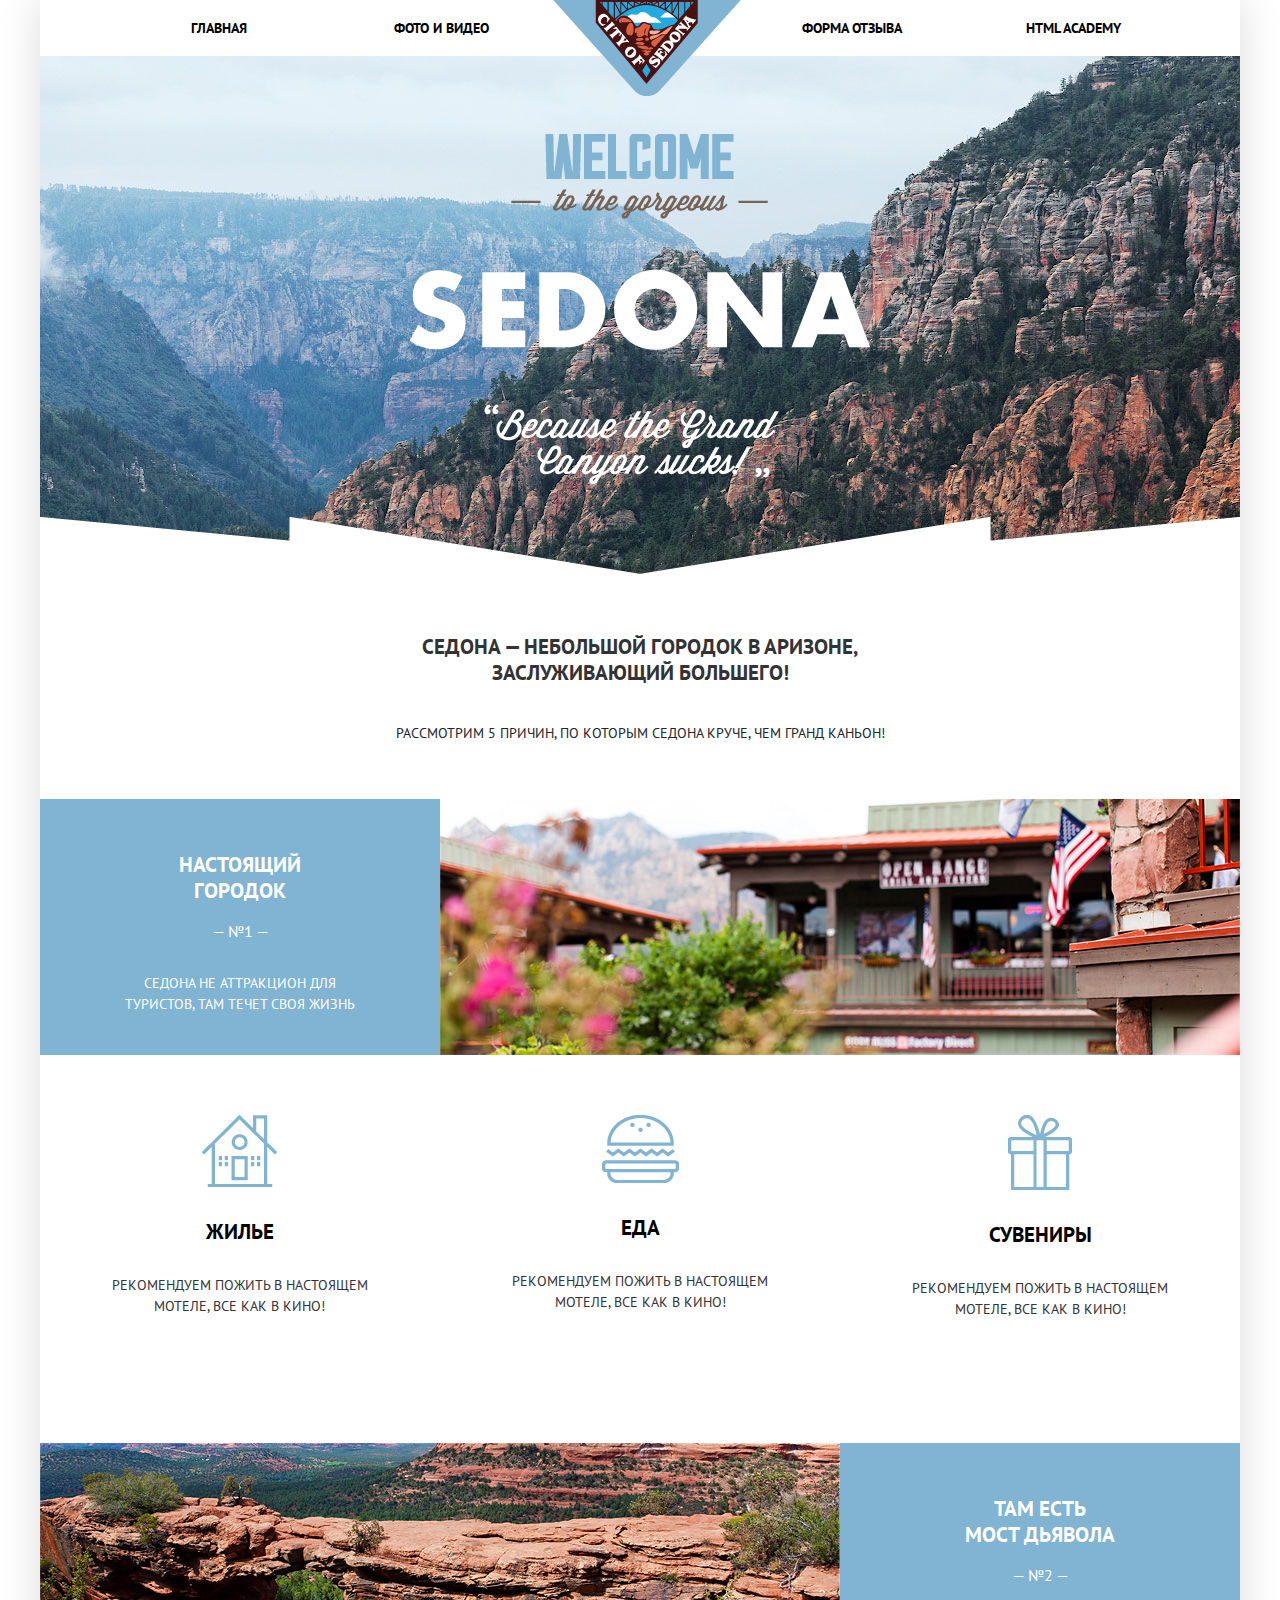
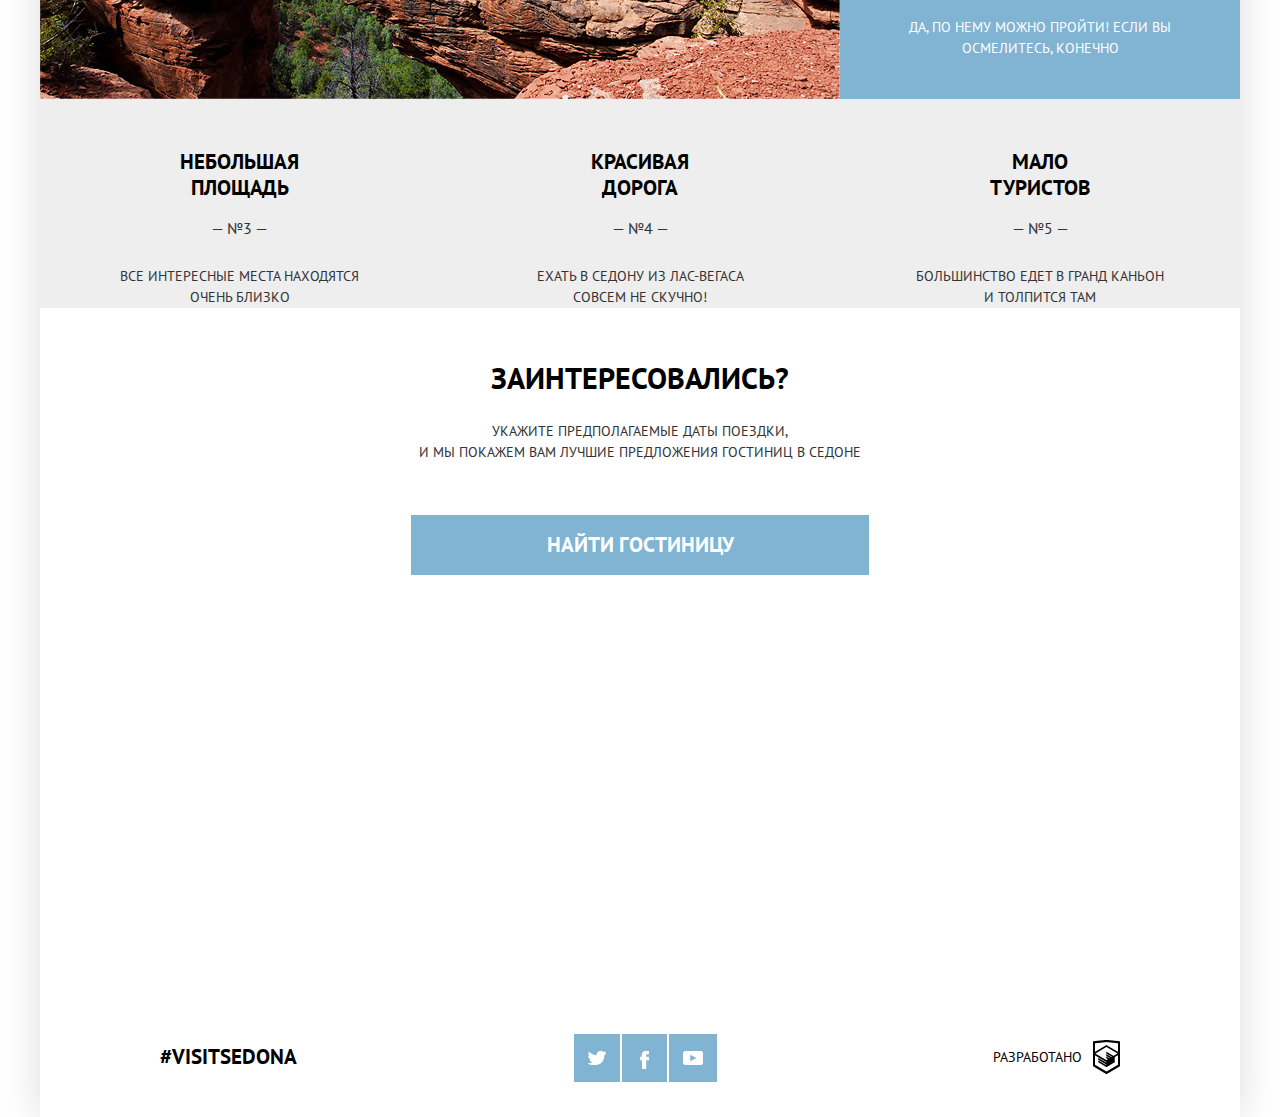
==== commit 0d83be58: "Add files via upload" ====
--- a/index.html
+++ b/index.html
@@ -14,7 +14,12 @@
 <body>
   <div class="wraper">
     <div class="page-header">
-      <div class="main-nav">
+      <div class="main-nav hamburger-menu">
+        
+        <input id="menu__toggle" type="checkbox"/>
+        <label class="menu__btn" for="menu__toggle">
+          <span></span>
+        </label>
         <ul class="main-nav__items">
           <li class="main-nav__item">
             <a class="main-nav__link" href="index.html">Главная</a>
@@ -30,7 +35,13 @@
           </li>
           <li class=" main-nav__item--logo">
             <a class="main-nav__logo" href="index.html">
-              <img src="/img/logo.png" alt="">
+              <picture>
+                <source media="(max-width: 768px)"
+                srcset="/img/logotyle-mobile.svg.png" >
+                  <img src="/img/logo.png" alt="">
+
+              </picture>
+              
             </a>
           </li>
            </ul>
--- a/css/main.css
+++ b/css/main.css
@@ -8,6 +8,11 @@
   margin: 0 auto;
   text-align: center;
 }
+/* скрываем чекбокс */
+#menu__toggle {
+  opacity: 0;
+}
+
 .main-nav {
   display: -webkit-box;
   display: -ms-flexbox;
@@ -15,6 +20,7 @@
   width: 100%;
   height: 56px;
 }
+
 .main-nav ul li a {
   text-decoration: none;
 }
@@ -332,15 +338,104 @@
 }
 
 @media (max-width: 576px){
+  /* скрываем чекбокс */
+  #menu__toggle {
+  opacity: 0;
+}
+/* стилизуем кнопку */
+.menu__btn {
+  display: flex; /* используем flex для центрирования содержимого */
+  align-items: center;  /* центрируем содержимое кнопки */
+  position: absolute;
+  top: 15px;
+  right: 20px;
+  width: 26px;
+  height: 26px;
+  cursor: pointer;
+  z-index: 1;
+}
+/* добавляем "гамбургер" */
+.menu__btn > span,
+.menu__btn > span::before,
+.menu__btn > span::after {
+  display: block;
+  position: absolute;
+  width: 100%;
+  height: 3px;
+  background-color: #81b3d2;
+}
+.menu__btn > span::before {
+  content: '';
+  top: -8px;
+}
+.menu__btn > span::after {
+  content: '';
+  top: 8px;
+}
+/* контейнер меню */
+.main-nav__items{
+  display: block;
+  position: fixed;
+  visibility: hidden;
+  top: 0;
+  left: -100%;
+  /* width: 300px;
+  height: 100%; */
+  margin: 0;
+  padding: 80px 0;
+  list-style: none;
+  text-align: center;
+  background-color: #edf8ff;
+  box-shadow: 1px 0px 6px rgba(0, 0, 0, .2);
+}
+/* элементы меню */
+.main-nav__item {
+  display: block;
+  width: 100%;
+  padding: 12px 24px;
+  color: #333;
+  font-family: "PT Sans";
+  font-size: 20px;
+  font-weight: 600;
+  text-decoration: none;
+}
+.menu__item:hover {
+  background-color: #CFD8DC;
+}
+.main-nav__item--logo{
+  display: none;
+}
+
+#menu__toggle:checked ~ .menu__btn > span {
+  transform: rotate(45deg);
+}
+#menu__toggle:checked ~ .menu__btn > span::before {
+  top: 0;
+  transform: rotate(0);
+}
+#menu__toggle:checked ~ .menu__btn > span::after {
+  top: 0;
+  transform: rotate(90deg);
+}
+#menu__toggle:checked ~ .main-nav__items {
+  visibility: visible;
+  left: 0;
+}
+
+
   .header-img img{
     width: 282px;
     padding-top: 60px;
   }
   .main-nav__item{
-    display: none;
+    display: flex;
+    flex-direction: column;
   }
   .intro{
     width: 255px;
+  }
+  .intro-title{
+    padding-top: 5px;
   }
   .features{
     flex-direction: column;
